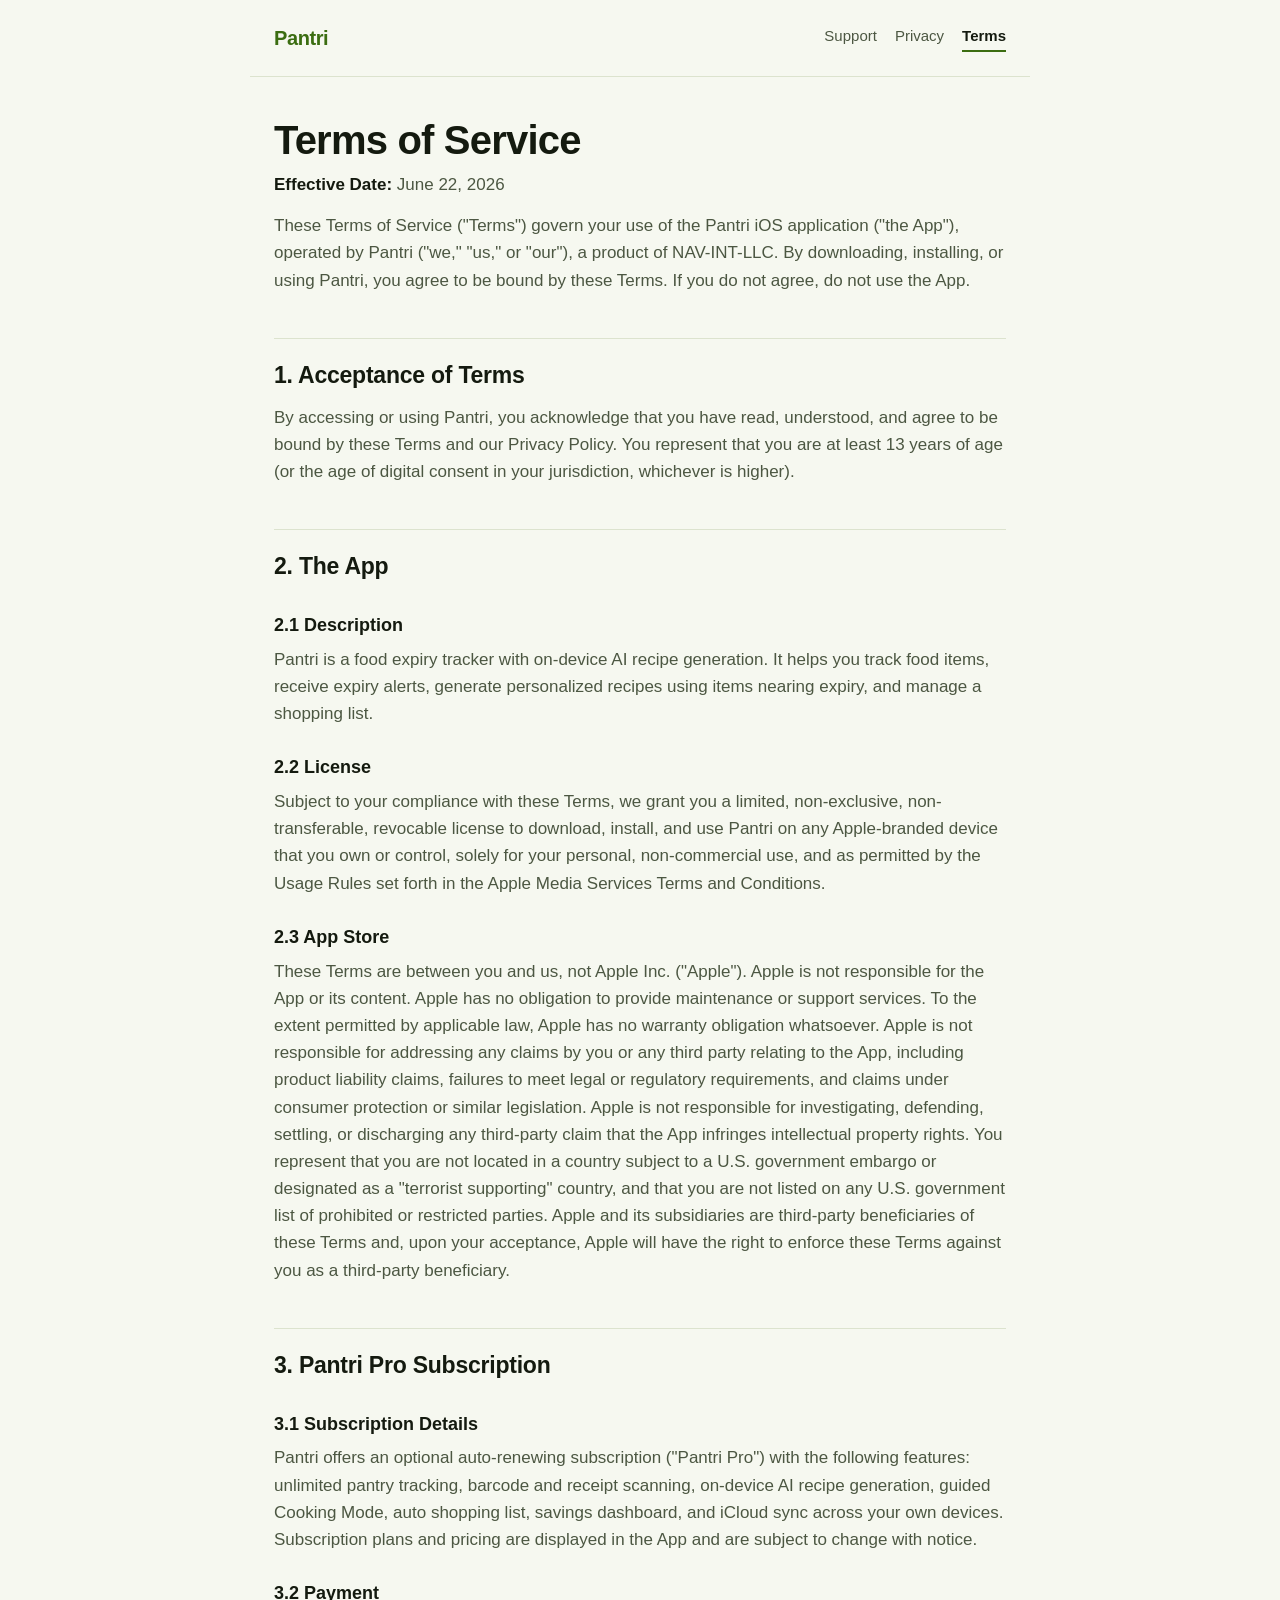
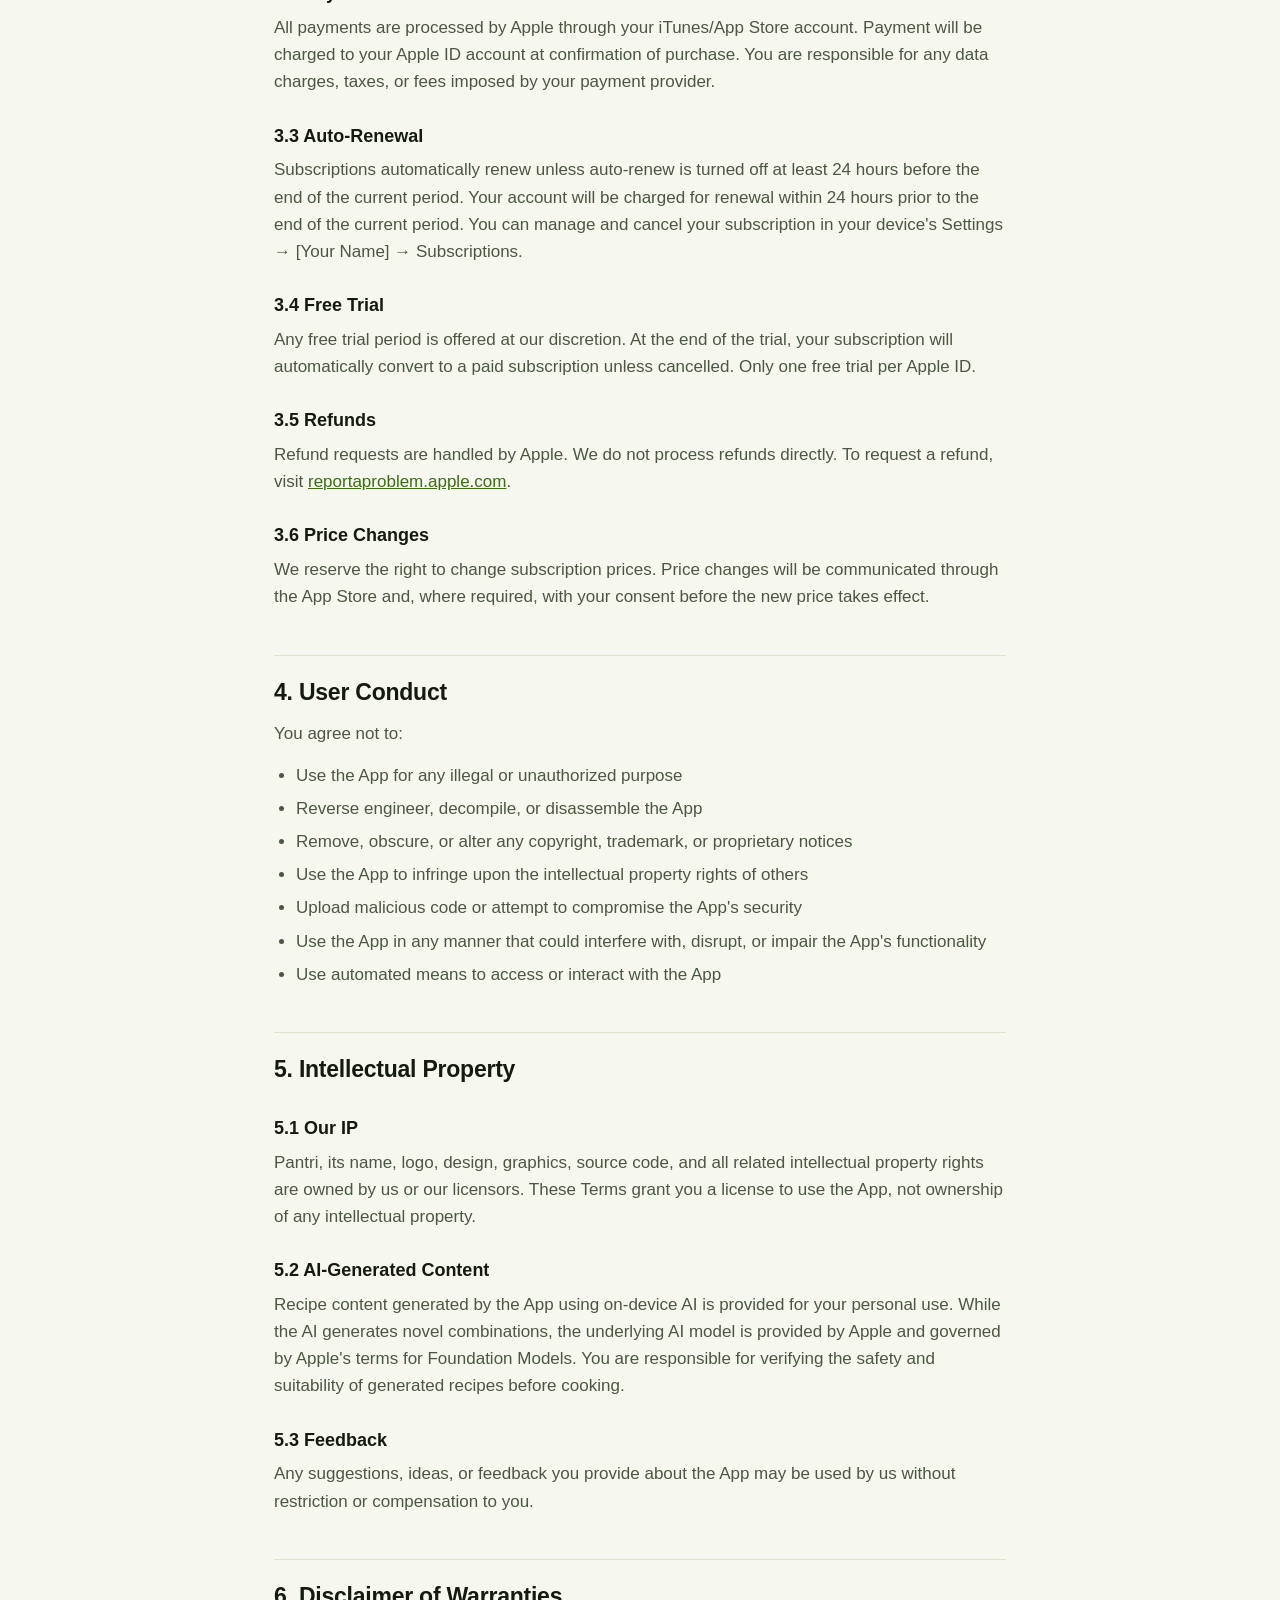
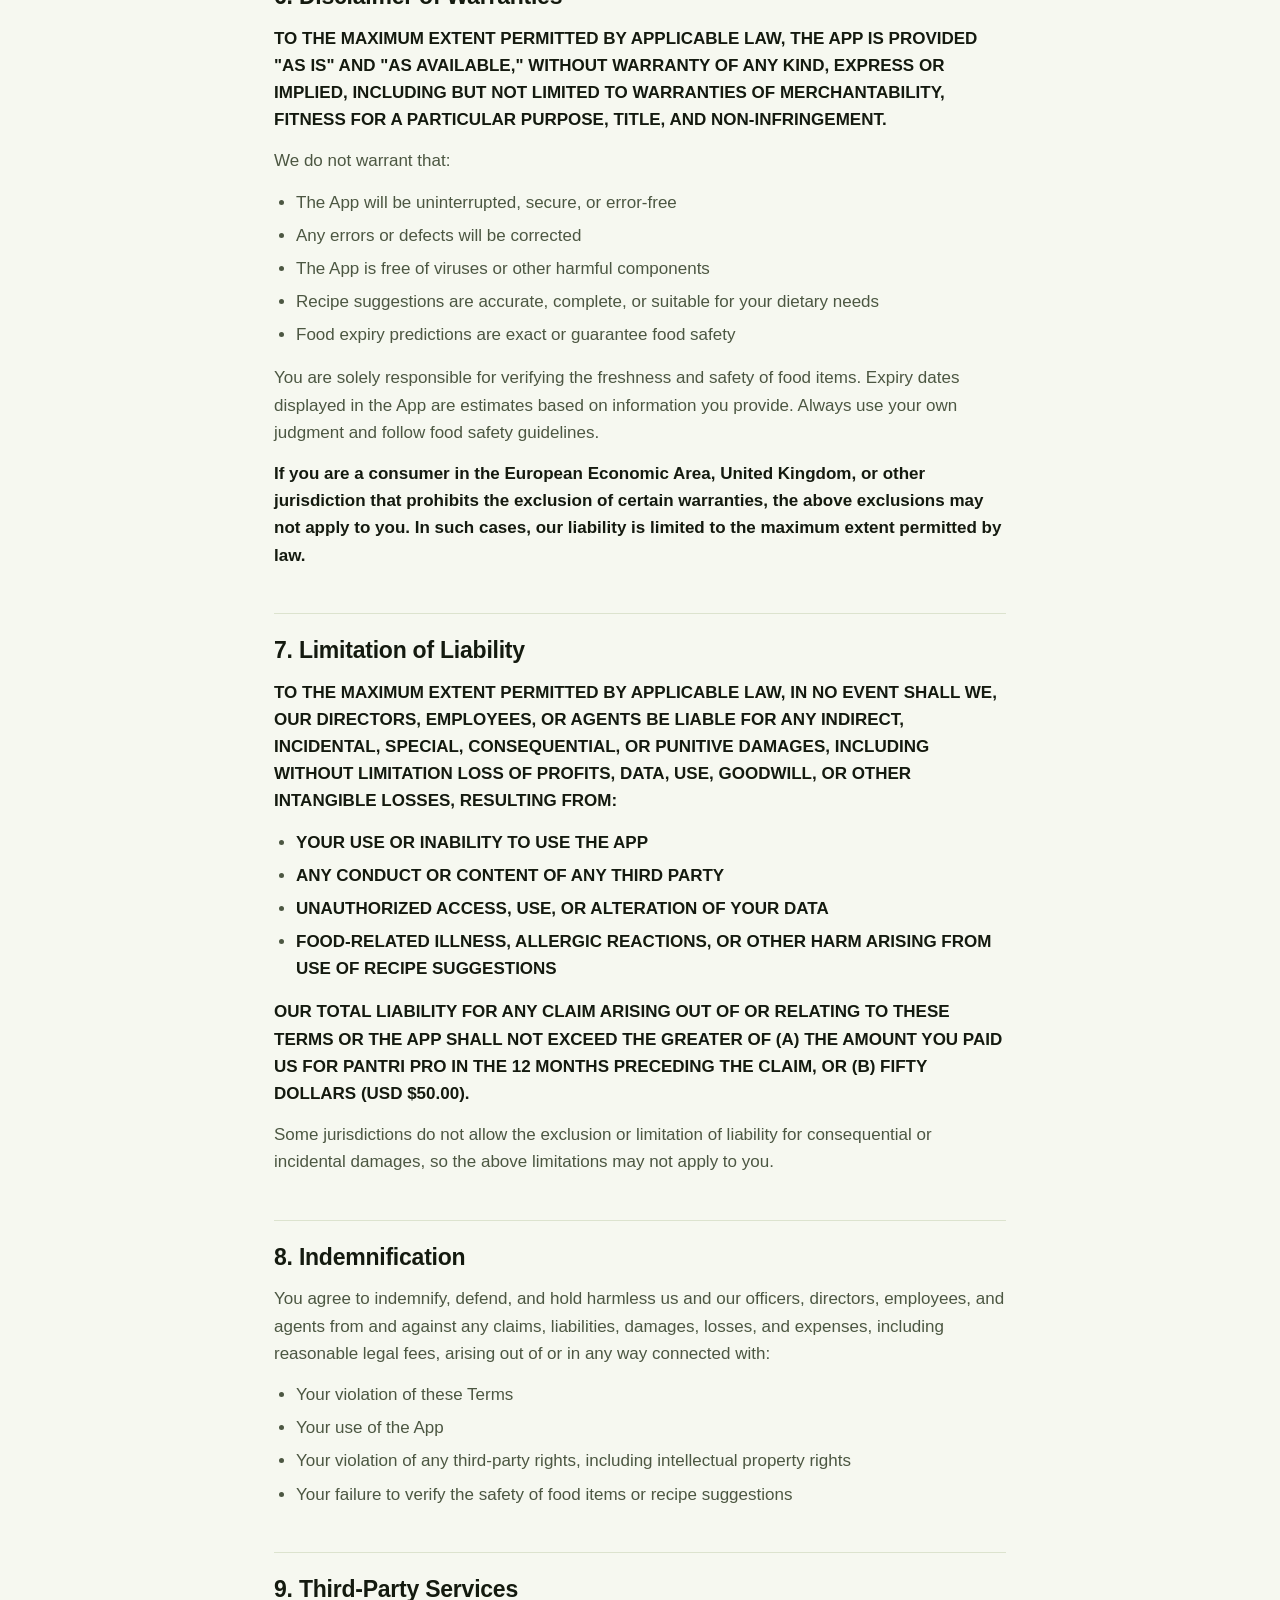
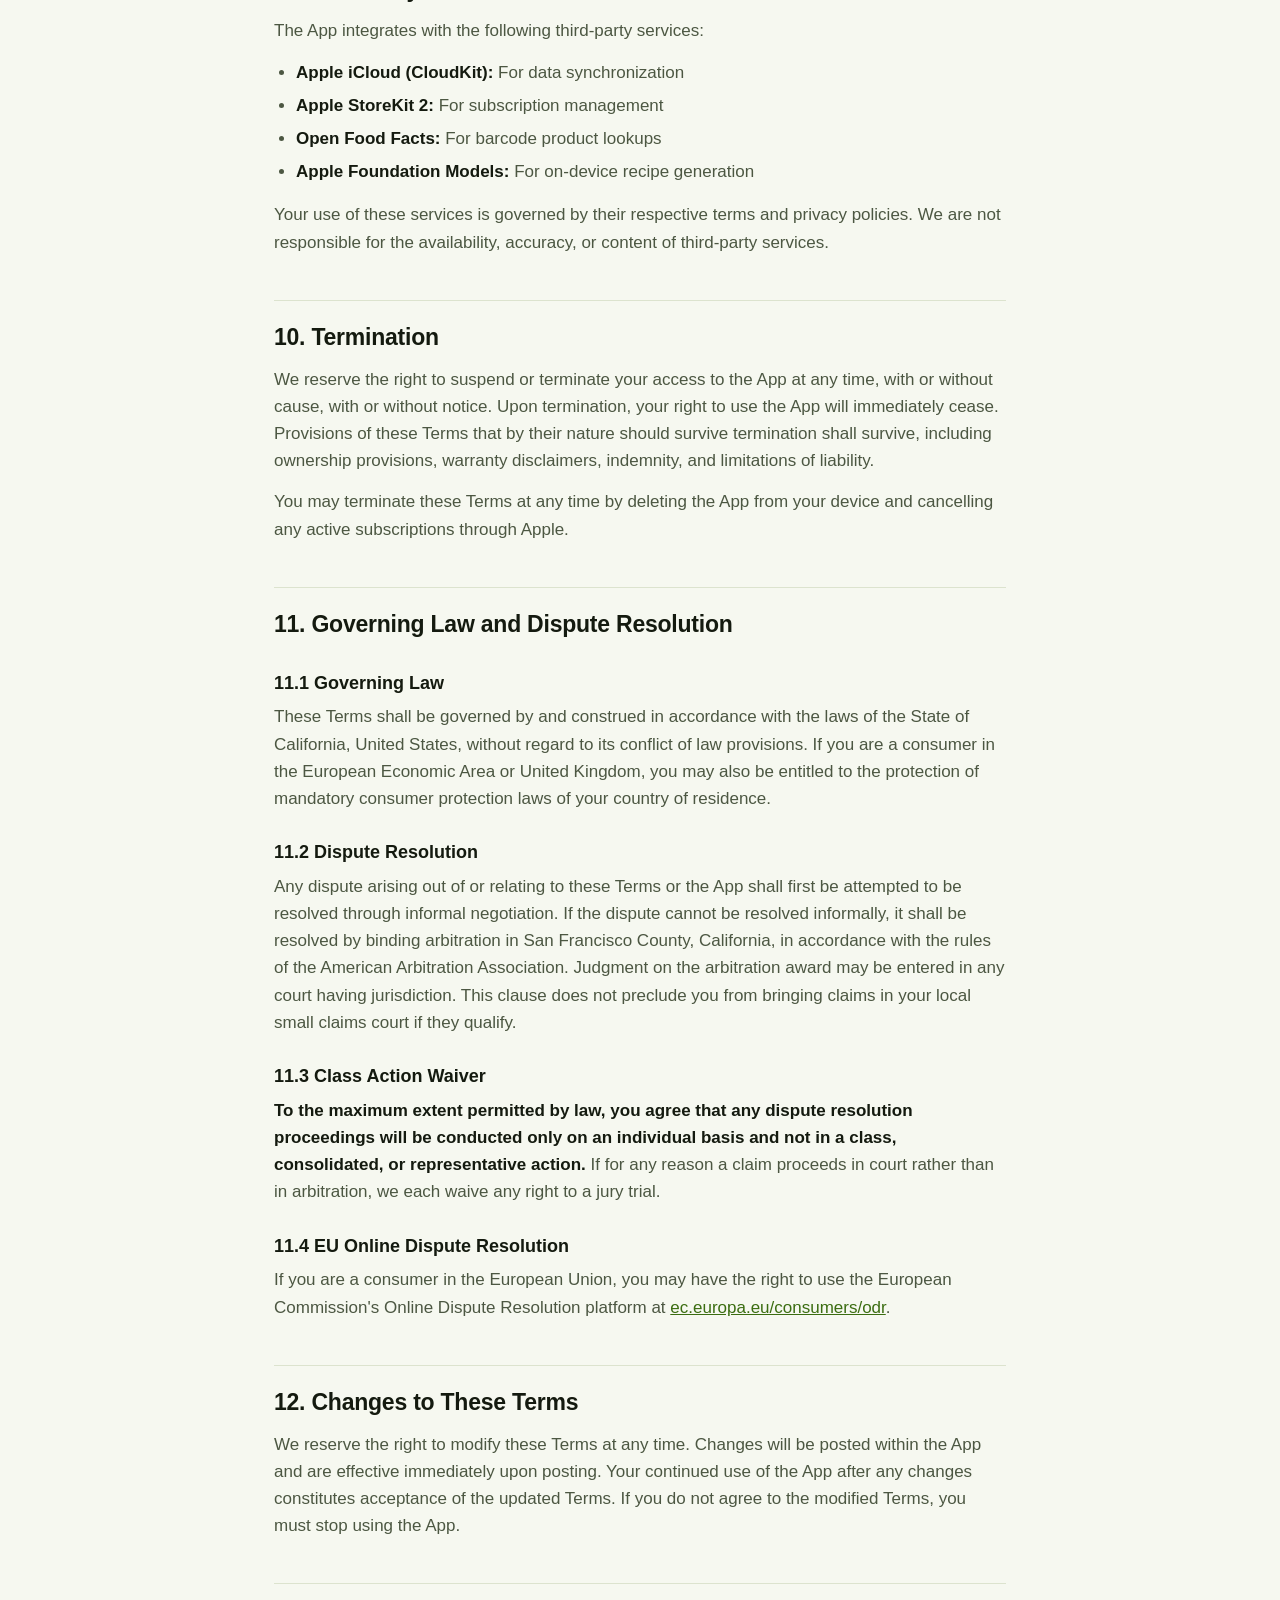
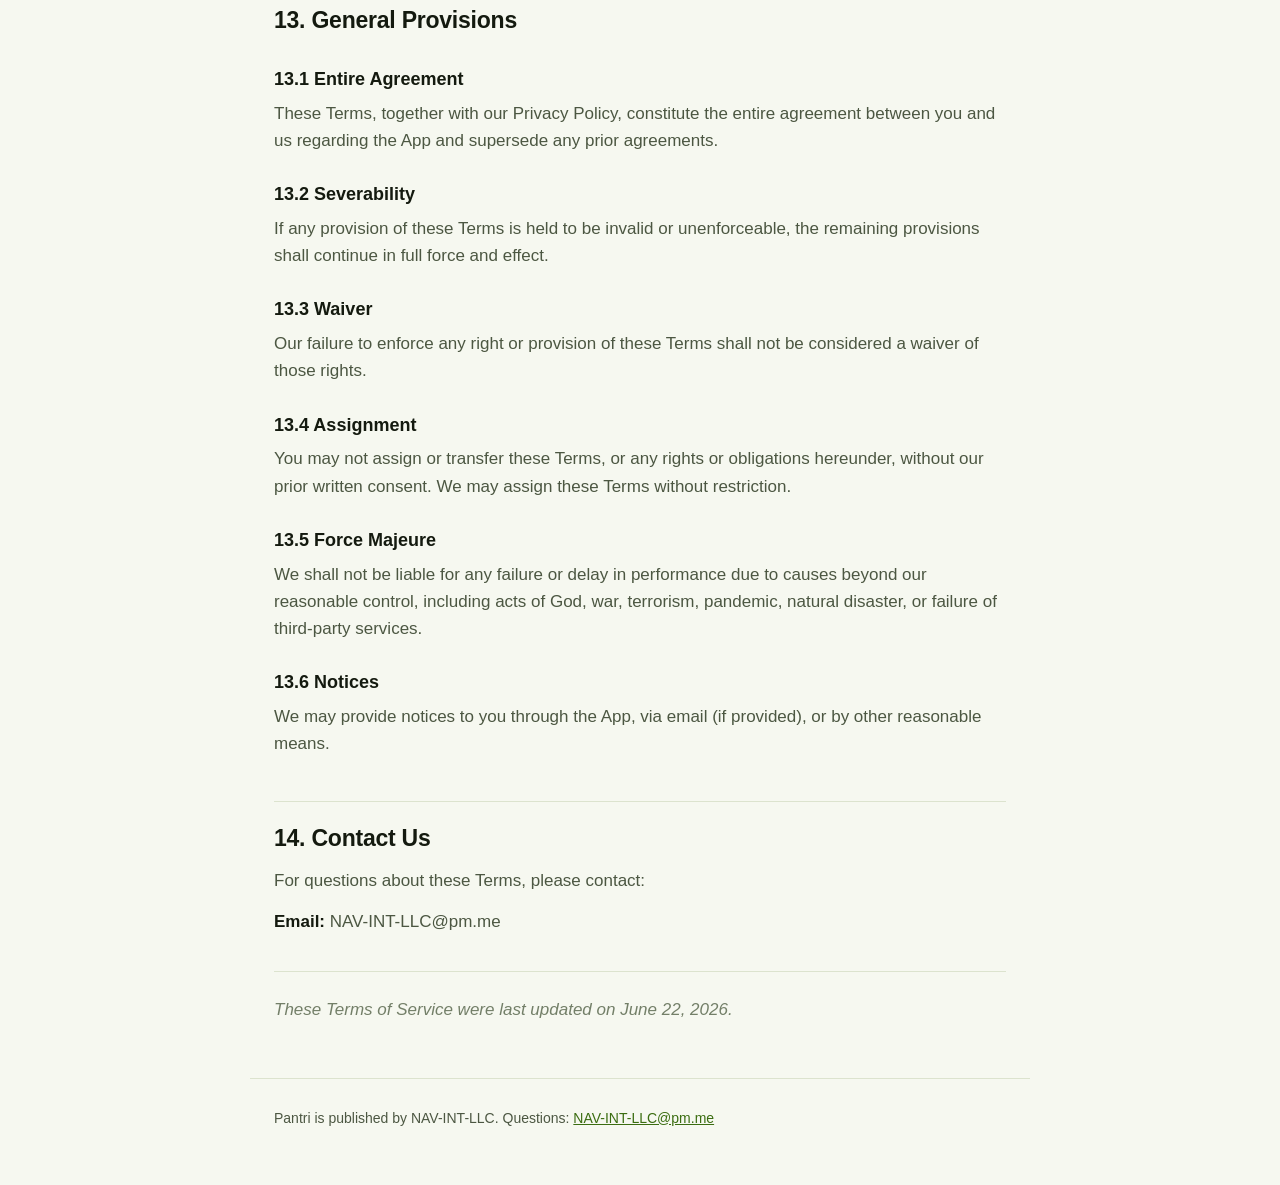
==== terms.html @ 8e3c5b7c "Publish Pantri's privacy policy, terms, and support page App Store Connect needs public URLs for the" ====
<!doctype html>
<html lang="en">
<head>
<meta charset="utf-8">
<meta name="viewport" content="width=device-width, initial-scale=1">
<title>Terms of Service — Pantri</title>
<meta name="description" content="Terms of Service for Pantri, the food expiry tracker with on-device AI recipes.">
<link rel="stylesheet" href="assets/pantri.css">
<link rel="icon" href="data:image/svg+xml,<svg xmlns='http://www.w3.org/2000/svg' viewBox='0 0 100 100'><text y='.9em' font-size='90'>&#129382;</text></svg>">
</head>
<body>
<header class="site">
  <a class="wordmark" href="index.html">Pantri</a>
  <nav>
    <a href="index.html">Support</a>
    <a href="privacy.html">Privacy</a>
    <a href="terms.html" aria-current="page">Terms</a>
  </nav>
</header>
<main class="doc">
<h1>Terms of Service</h1>
<p><strong>Effective Date:</strong> June 22, 2026</p>
<p>These Terms of Service ("Terms") govern your use of the Pantri iOS application ("the App"), operated by Pantri ("we," "us," or "our"), a product of NAV-INT-LLC. By downloading, installing, or using Pantri, you agree to be bound by these Terms. If you do not agree, do not use the App.</p>
<h2 id="1-acceptance-of-terms">1. Acceptance of Terms</h2>
<p>By accessing or using Pantri, you acknowledge that you have read, understood, and agree to be bound by these Terms and our Privacy Policy. You represent that you are at least 13 years of age (or the age of digital consent in your jurisdiction, whichever is higher).</p>
<h2 id="2-the-app">2. The App</h2>
<h3 id="2-1-description">2.1 Description</h3>
<p>Pantri is a food expiry tracker with on-device AI recipe generation. It helps you track food items, receive expiry alerts, generate personalized recipes using items nearing expiry, and manage a shopping list.</p>
<h3 id="2-2-license">2.2 License</h3>
<p>Subject to your compliance with these Terms, we grant you a limited, non-exclusive, non-transferable, revocable license to download, install, and use Pantri on any Apple-branded device that you own or control, solely for your personal, non-commercial use, and as permitted by the Usage Rules set forth in the Apple Media Services Terms and Conditions.</p>
<h3 id="2-3-app-store">2.3 App Store</h3>
<p>These Terms are between you and us, not Apple Inc. ("Apple"). Apple is not responsible for the App or its content. Apple has no obligation to provide maintenance or support services. To the extent permitted by applicable law, Apple has no warranty obligation whatsoever. Apple is not responsible for addressing any claims by you or any third party relating to the App, including product liability claims, failures to meet legal or regulatory requirements, and claims under consumer protection or similar legislation. Apple is not responsible for investigating, defending, settling, or discharging any third-party claim that the App infringes intellectual property rights. You represent that you are not located in a country subject to a U.S. government embargo or designated as a "terrorist supporting" country, and that you are not listed on any U.S. government list of prohibited or restricted parties. Apple and its subsidiaries are third-party beneficiaries of these Terms and, upon your acceptance, Apple will have the right to enforce these Terms against you as a third-party beneficiary.</p>
<h2 id="3-pantri-pro-subscription">3. Pantri Pro Subscription</h2>
<h3 id="3-1-subscription-details">3.1 Subscription Details</h3>
<p>Pantri offers an optional auto-renewing subscription ("Pantri Pro") with the following features: unlimited pantry tracking, barcode and receipt scanning, on-device AI recipe generation, guided Cooking Mode, auto shopping list, savings dashboard, and iCloud sync across your own devices. Subscription plans and pricing are displayed in the App and are subject to change with notice.</p>
<h3 id="3-2-payment">3.2 Payment</h3>
<p>All payments are processed by Apple through your iTunes/App Store account. Payment will be charged to your Apple ID account at confirmation of purchase. You are responsible for any data charges, taxes, or fees imposed by your payment provider.</p>
<h3 id="3-3-auto-renewal">3.3 Auto-Renewal</h3>
<p>Subscriptions automatically renew unless auto-renew is turned off at least 24 hours before the end of the current period. Your account will be charged for renewal within 24 hours prior to the end of the current period. You can manage and cancel your subscription in your device's Settings → [Your Name] → Subscriptions.</p>
<h3 id="3-4-free-trial">3.4 Free Trial</h3>
<p>Any free trial period is offered at our discretion. At the end of the trial, your subscription will automatically convert to a paid subscription unless cancelled. Only one free trial per Apple ID.</p>
<h3 id="3-5-refunds">3.5 Refunds</h3>
<p>Refund requests are handled by Apple. We do not process refunds directly. To request a refund, visit <a href="https://reportaproblem.apple.com" rel="noopener">reportaproblem.apple.com</a>.</p>
<h3 id="3-6-price-changes">3.6 Price Changes</h3>
<p>We reserve the right to change subscription prices. Price changes will be communicated through the App Store and, where required, with your consent before the new price takes effect.</p>
<h2 id="4-user-conduct">4. User Conduct</h2>
<p>You agree not to:</p>
<ul>
<li>Use the App for any illegal or unauthorized purpose</li>
<li>Reverse engineer, decompile, or disassemble the App</li>
<li>Remove, obscure, or alter any copyright, trademark, or proprietary notices</li>
<li>Use the App to infringe upon the intellectual property rights of others</li>
<li>Upload malicious code or attempt to compromise the App's security</li>
<li>Use the App in any manner that could interfere with, disrupt, or impair the App's functionality</li>
<li>Use automated means to access or interact with the App</li>
</ul>
<h2 id="5-intellectual-property">5. Intellectual Property</h2>
<h3 id="5-1-our-ip">5.1 Our IP</h3>
<p>Pantri, its name, logo, design, graphics, source code, and all related intellectual property rights are owned by us or our licensors. These Terms grant you a license to use the App, not ownership of any intellectual property.</p>
<h3 id="5-2-ai-generated-content">5.2 AI-Generated Content</h3>
<p>Recipe content generated by the App using on-device AI is provided for your personal use. While the AI generates novel combinations, the underlying AI model is provided by Apple and governed by Apple's terms for Foundation Models. You are responsible for verifying the safety and suitability of generated recipes before cooking.</p>
<h3 id="5-3-feedback">5.3 Feedback</h3>
<p>Any suggestions, ideas, or feedback you provide about the App may be used by us without restriction or compensation to you.</p>
<h2 id="6-disclaimer-of-warranties">6. Disclaimer of Warranties</h2>
<p><strong>TO THE MAXIMUM EXTENT PERMITTED BY APPLICABLE LAW, THE APP IS PROVIDED "AS IS" AND "AS AVAILABLE," WITHOUT WARRANTY OF ANY KIND, EXPRESS OR IMPLIED, INCLUDING BUT NOT LIMITED TO WARRANTIES OF MERCHANTABILITY, FITNESS FOR A PARTICULAR PURPOSE, TITLE, AND NON-INFRINGEMENT.</strong></p>
<p>We do not warrant that:</p>
<ul>
<li>The App will be uninterrupted, secure, or error-free</li>
<li>Any errors or defects will be corrected</li>
<li>The App is free of viruses or other harmful components</li>
<li>Recipe suggestions are accurate, complete, or suitable for your dietary needs</li>
<li>Food expiry predictions are exact or guarantee food safety</li>
</ul>
<p>You are solely responsible for verifying the freshness and safety of food items. Expiry dates displayed in the App are estimates based on information you provide. Always use your own judgment and follow food safety guidelines.</p>
<p><strong>If you are a consumer in the European Economic Area, United Kingdom, or other jurisdiction that prohibits the exclusion of certain warranties, the above exclusions may not apply to you. In such cases, our liability is limited to the maximum extent permitted by law.</strong></p>
<h2 id="7-limitation-of-liability">7. Limitation of Liability</h2>
<p><strong>TO THE MAXIMUM EXTENT PERMITTED BY APPLICABLE LAW, IN NO EVENT SHALL WE, OUR DIRECTORS, EMPLOYEES, OR AGENTS BE LIABLE FOR ANY INDIRECT, INCIDENTAL, SPECIAL, CONSEQUENTIAL, OR PUNITIVE DAMAGES, INCLUDING WITHOUT LIMITATION LOSS OF PROFITS, DATA, USE, GOODWILL, OR OTHER INTANGIBLE LOSSES, RESULTING FROM:</strong></p>
<ul>
<li><strong>YOUR USE OR INABILITY TO USE THE APP</strong></li>
<li><strong>ANY CONDUCT OR CONTENT OF ANY THIRD PARTY</strong></li>
<li><strong>UNAUTHORIZED ACCESS, USE, OR ALTERATION OF YOUR DATA</strong></li>
<li><strong>FOOD-RELATED ILLNESS, ALLERGIC REACTIONS, OR OTHER HARM ARISING FROM USE OF RECIPE SUGGESTIONS</strong></li>
</ul>
<p><strong>OUR TOTAL LIABILITY FOR ANY CLAIM ARISING OUT OF OR RELATING TO THESE TERMS OR THE APP SHALL NOT EXCEED THE GREATER OF (A) THE AMOUNT YOU PAID US FOR PANTRI PRO IN THE 12 MONTHS PRECEDING THE CLAIM, OR (B) FIFTY DOLLARS (USD $50.00).</strong></p>
<p>Some jurisdictions do not allow the exclusion or limitation of liability for consequential or incidental damages, so the above limitations may not apply to you.</p>
<h2 id="8-indemnification">8. Indemnification</h2>
<p>You agree to indemnify, defend, and hold harmless us and our officers, directors, employees, and agents from and against any claims, liabilities, damages, losses, and expenses, including reasonable legal fees, arising out of or in any way connected with:</p>
<ul>
<li>Your violation of these Terms</li>
<li>Your use of the App</li>
<li>Your violation of any third-party rights, including intellectual property rights</li>
<li>Your failure to verify the safety of food items or recipe suggestions</li>
</ul>
<h2 id="9-third-party-services">9. Third-Party Services</h2>
<p>The App integrates with the following third-party services:</p>
<ul>
<li><strong>Apple iCloud (CloudKit):</strong> For data synchronization</li>
<li><strong>Apple StoreKit 2:</strong> For subscription management</li>
<li><strong>Open Food Facts:</strong> For barcode product lookups</li>
<li><strong>Apple Foundation Models:</strong> For on-device recipe generation</li>
</ul>
<p>Your use of these services is governed by their respective terms and privacy policies. We are not responsible for the availability, accuracy, or content of third-party services.</p>
<h2 id="10-termination">10. Termination</h2>
<p>We reserve the right to suspend or terminate your access to the App at any time, with or without cause, with or without notice. Upon termination, your right to use the App will immediately cease. Provisions of these Terms that by their nature should survive termination shall survive, including ownership provisions, warranty disclaimers, indemnity, and limitations of liability.</p>
<p>You may terminate these Terms at any time by deleting the App from your device and cancelling any active subscriptions through Apple.</p>
<h2 id="11-governing-law-and-dispute-resolution">11. Governing Law and Dispute Resolution</h2>
<h3 id="11-1-governing-law">11.1 Governing Law</h3>
<p>These Terms shall be governed by and construed in accordance with the laws of the State of California, United States, without regard to its conflict of law provisions. If you are a consumer in the European Economic Area or United Kingdom, you may also be entitled to the protection of mandatory consumer protection laws of your country of residence.</p>
<h3 id="11-2-dispute-resolution">11.2 Dispute Resolution</h3>
<p>Any dispute arising out of or relating to these Terms or the App shall first be attempted to be resolved through informal negotiation. If the dispute cannot be resolved informally, it shall be resolved by binding arbitration in San Francisco County, California, in accordance with the rules of the American Arbitration Association. Judgment on the arbitration award may be entered in any court having jurisdiction. This clause does not preclude you from bringing claims in your local small claims court if they qualify.</p>
<h3 id="11-3-class-action-waiver">11.3 Class Action Waiver</h3>
<p><strong>To the maximum extent permitted by law, you agree that any dispute resolution proceedings will be conducted only on an individual basis and not in a class, consolidated, or representative action.</strong> If for any reason a claim proceeds in court rather than in arbitration, we each waive any right to a jury trial.</p>
<h3 id="11-4-eu-online-dispute-resolution">11.4 EU Online Dispute Resolution</h3>
<p>If you are a consumer in the European Union, you may have the right to use the European Commission's Online Dispute Resolution platform at <a href="https://ec.europa.eu/consumers/odr" rel="noopener">ec.europa.eu/consumers/odr</a>.</p>
<h2 id="12-changes-to-these-terms">12. Changes to These Terms</h2>
<p>We reserve the right to modify these Terms at any time. Changes will be posted within the App and are effective immediately upon posting. Your continued use of the App after any changes constitutes acceptance of the updated Terms. If you do not agree to the modified Terms, you must stop using the App.</p>
<h2 id="13-general-provisions">13. General Provisions</h2>
<h3 id="13-1-entire-agreement">13.1 Entire Agreement</h3>
<p>These Terms, together with our Privacy Policy, constitute the entire agreement between you and us regarding the App and supersede any prior agreements.</p>
<h3 id="13-2-severability">13.2 Severability</h3>
<p>If any provision of these Terms is held to be invalid or unenforceable, the remaining provisions shall continue in full force and effect.</p>
<h3 id="13-3-waiver">13.3 Waiver</h3>
<p>Our failure to enforce any right or provision of these Terms shall not be considered a waiver of those rights.</p>
<h3 id="13-4-assignment">13.4 Assignment</h3>
<p>You may not assign or transfer these Terms, or any rights or obligations hereunder, without our prior written consent. We may assign these Terms without restriction.</p>
<h3 id="13-5-force-majeure">13.5 Force Majeure</h3>
<p>We shall not be liable for any failure or delay in performance due to causes beyond our reasonable control, including acts of God, war, terrorism, pandemic, natural disaster, or failure of third-party services.</p>
<h3 id="13-6-notices">13.6 Notices</h3>
<p>We may provide notices to you through the App, via email (if provided), or by other reasonable means.</p>
<h2 id="14-contact-us">14. Contact Us</h2>
<p>For questions about these Terms, please contact:</p>
<p><strong>Email:</strong> NAV-INT-LLC@pm.me</p>
<hr>
<p><em>These Terms of Service were last updated on June 22, 2026.</em></p>
</main>
<footer class="site">
  <p>Pantri is published by NAV-INT-LLC. Questions: <a href="mailto:NAV-INT-LLC@pm.me">NAV-INT-LLC@pm.me</a></p>
</footer>
</body>
</html>
---- assets/pantri.css ----
/* Pantri public docs — palette lifted from Theme.swift so the site and the app agree. */

:root {
  --ground: #F6F8F0;
  --surface: #FFFFFF;
  --ink: #141A0F;
  --ink-2: #4C5742;
  --ink-3: #737F68;
  --rule: #DCE3CE;
  --accent: #3B6D11;
  --accent-soft: #E7F1D9;
}

@media (prefers-color-scheme: dark) {
  :root {
    --ground: #0C110A;
    --surface: #151D11;
    --ink: #E9F0E1;
    --ink-2: #AAB79F;
    --ink-3: #7E8C74;
    --rule: #27321F;
    --accent: #B8E085;
    --accent-soft: #1C2F13;
  }
}

* { box-sizing: border-box; }

body {
  margin: 0;
  background: var(--ground);
  color: var(--ink);
  font: 17px/1.6 -apple-system, BlinkMacSystemFont, "Segoe UI", Roboto, Helvetica, Arial, sans-serif;
  -webkit-text-size-adjust: 100%;
}

/* ---------- chrome ---------- */

header.site {
  display: flex;
  align-items: center;
  justify-content: space-between;
  gap: 20px;
  flex-wrap: wrap;
  max-width: 780px;
  margin: 0 auto;
  padding: 22px 24px;
  border-bottom: 1px solid var(--rule);
}

.wordmark {
  font-size: 20px;
  font-weight: 700;
  letter-spacing: -.02em;
  color: var(--accent);
  text-decoration: none;
}

header.site nav {
  display: flex;
  gap: 18px;
  font-size: 15px;
}

header.site nav a {
  color: var(--ink-2);
  text-decoration: none;
  padding-bottom: 2px;
  border-bottom: 2px solid transparent;
}

header.site nav a:hover { color: var(--accent); }
header.site nav a[aria-current="page"] {
  color: var(--ink);
  border-bottom-color: var(--accent);
  font-weight: 600;
}

footer.site {
  max-width: 780px;
  margin: 0 auto;
  padding: 28px 24px 56px;
  border-top: 1px solid var(--rule);
  color: var(--ink-3);
  font-size: 14px;
}

footer.site p { margin: 0; }

/* ---------- documents ---------- */

main {
  max-width: 780px;
  margin: 0 auto;
  padding: 8px 24px 40px;
}

h1 {
  font-size: clamp(30px, 5vw, 40px);
  line-height: 1.15;
  letter-spacing: -.02em;
  margin: 32px 0 8px;
  text-wrap: balance;
}

h2 {
  font-size: 23px;
  letter-spacing: -.01em;
  margin: 44px 0 10px;
  padding-top: 18px;
  border-top: 1px solid var(--rule);
  text-wrap: balance;
}

h3 {
  font-size: 18px;
  margin: 26px 0 6px;
  color: var(--ink);
}

p, li { color: var(--ink-2); }
p { margin: 0 0 14px; }

.doc > p:first-of-type { color: var(--ink-2); }

ul { margin: 0 0 16px; padding-left: 22px; }
li { margin-bottom: 6px; }

a { color: var(--accent); }
a:hover { text-decoration: none; }

strong { color: var(--ink); font-weight: 600; }

code {
  font-family: ui-monospace, SFMono-Regular, Menlo, monospace;
  font-size: .88em;
  background: var(--accent-soft);
  color: var(--accent);
  padding: 1px 5px;
  border-radius: 4px;
}

hr {
  border: 0;
  border-top: 1px solid var(--rule);
  margin: 36px 0 24px;
}

em { color: var(--ink-3); }

/* ---------- landing page ---------- */

.lede {
  font-size: 20px;
  line-height: 1.5;
  color: var(--ink-2);
  margin: 0 0 28px;
  max-width: 62ch;
}

.cards {
  display: grid;
  grid-template-columns: repeat(auto-fit, minmax(230px, 1fr));
  gap: 14px;
  margin: 0 0 36px;
  padding: 0;
  list-style: none;
}

.cards li {
  background: var(--surface);
  border: 1px solid var(--rule);
  border-radius: 12px;
  padding: 18px 20px;
  margin: 0;
}

.cards h3 { margin: 0 0 6px; font-size: 16px; }
.cards p { margin: 0; font-size: 15px; }

dl.faq { margin: 0 0 32px; }
dl.faq dt {
  font-weight: 600;
  color: var(--ink);
  margin-top: 22px;
}
dl.faq dd { margin: 6px 0 0; color: var(--ink-2); }

.contact {
  background: var(--accent-soft);
  border-radius: 12px;
  padding: 22px 24px;
  margin: 32px 0;
}
.contact h2 {
  border: 0;
  margin: 0 0 8px;
  padding: 0;
  font-size: 20px;
}
.contact p { margin: 0; }
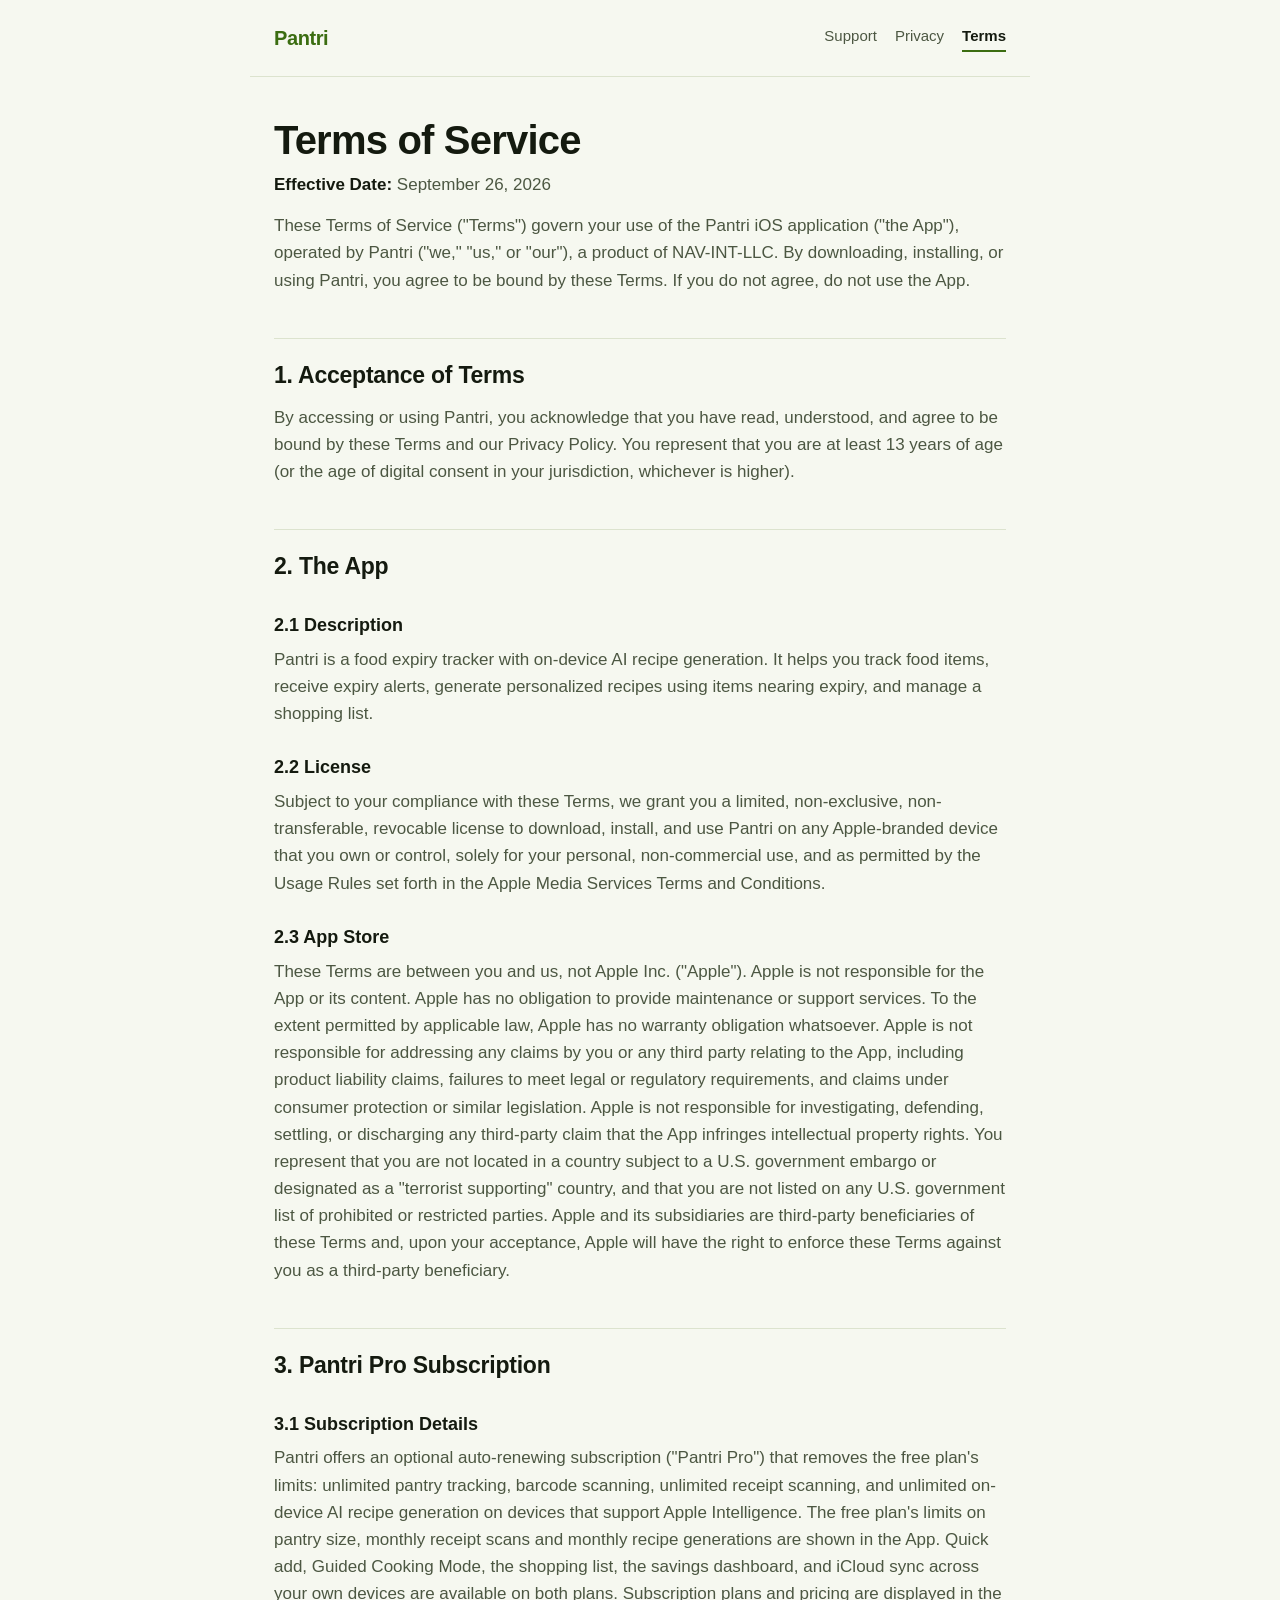
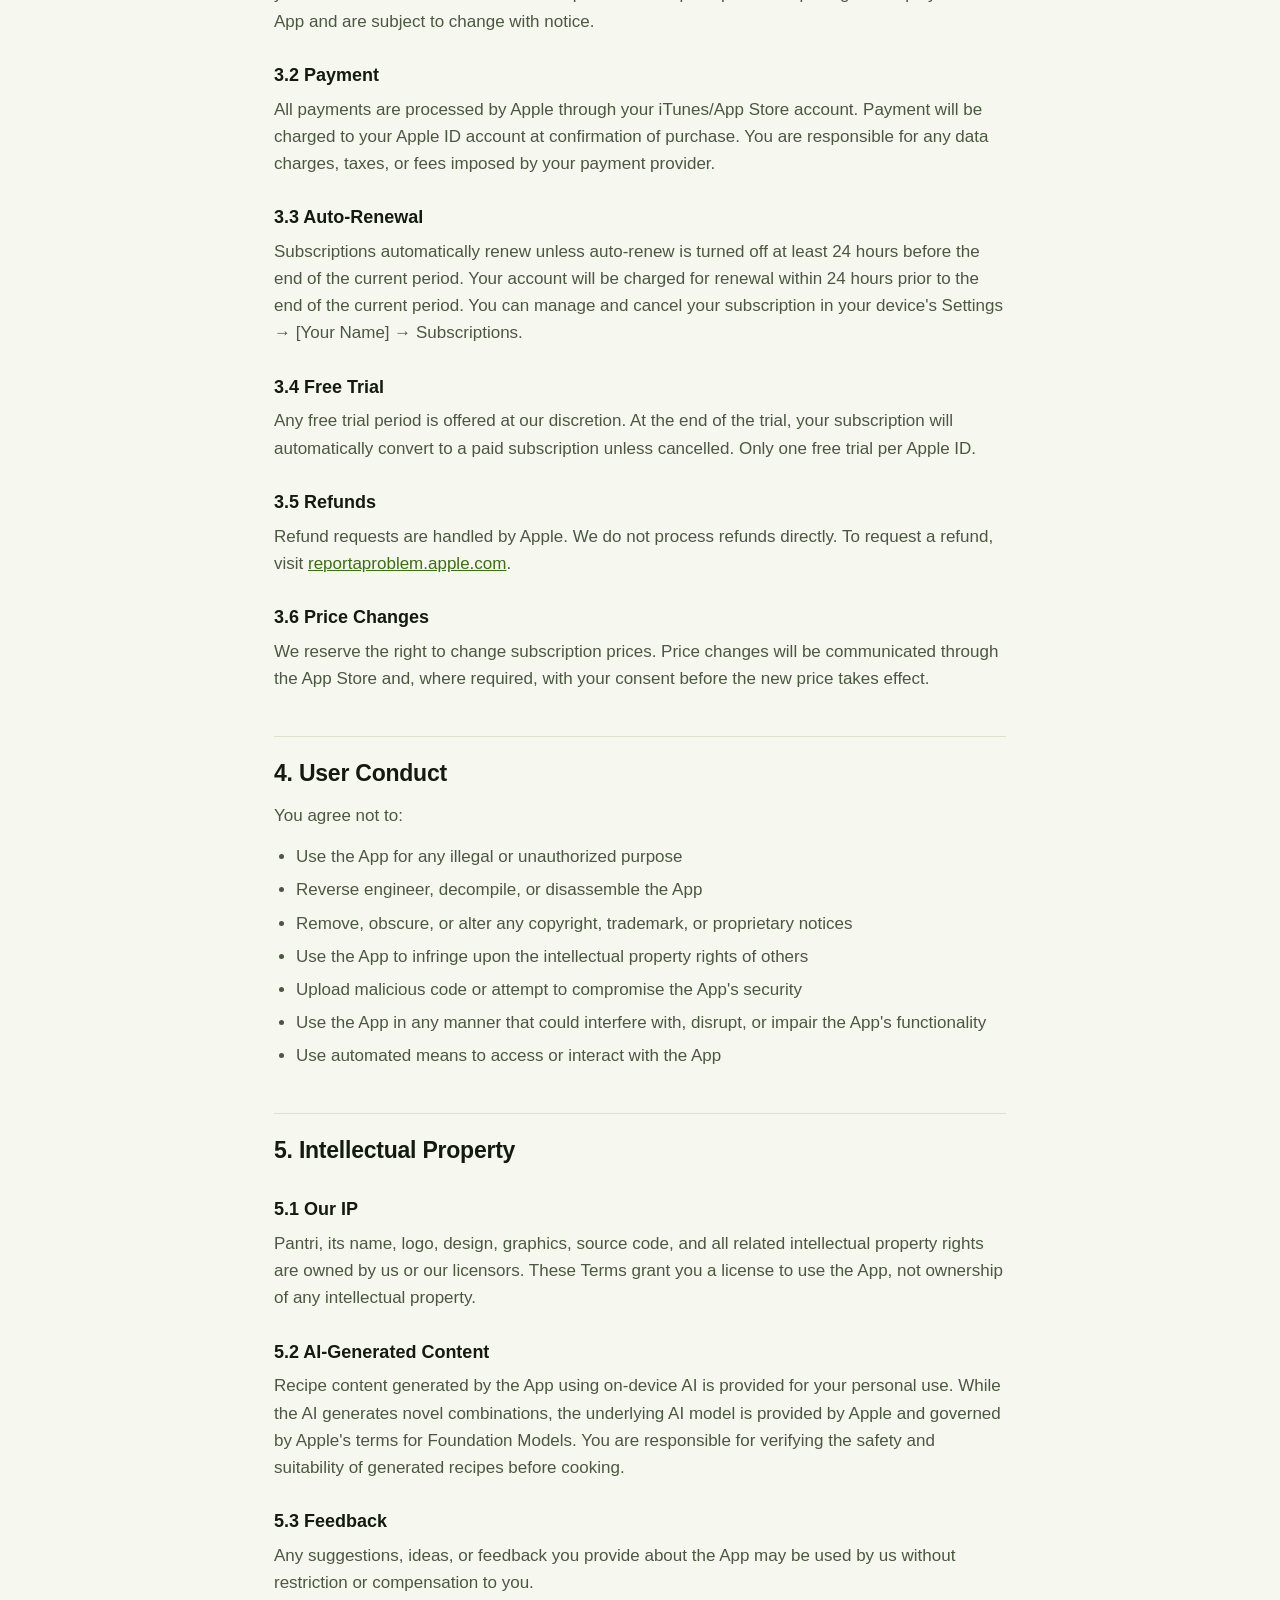
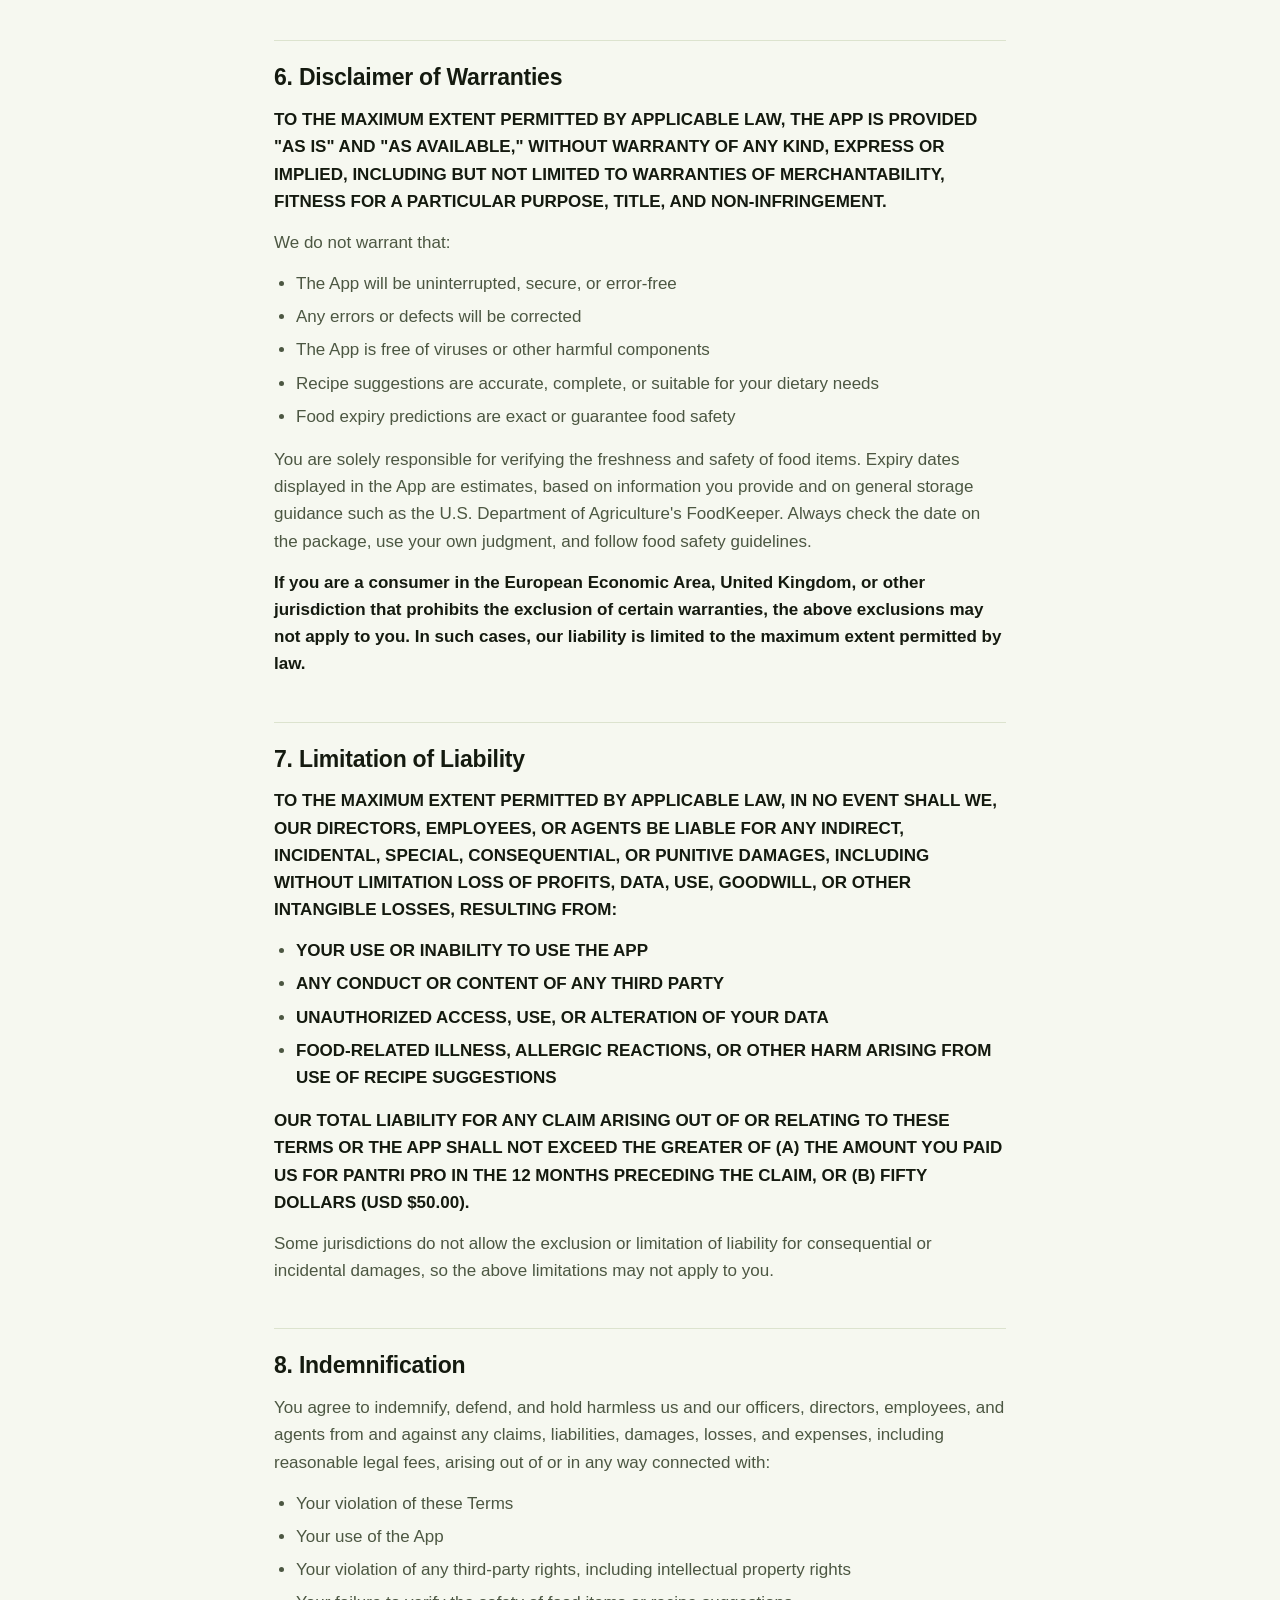
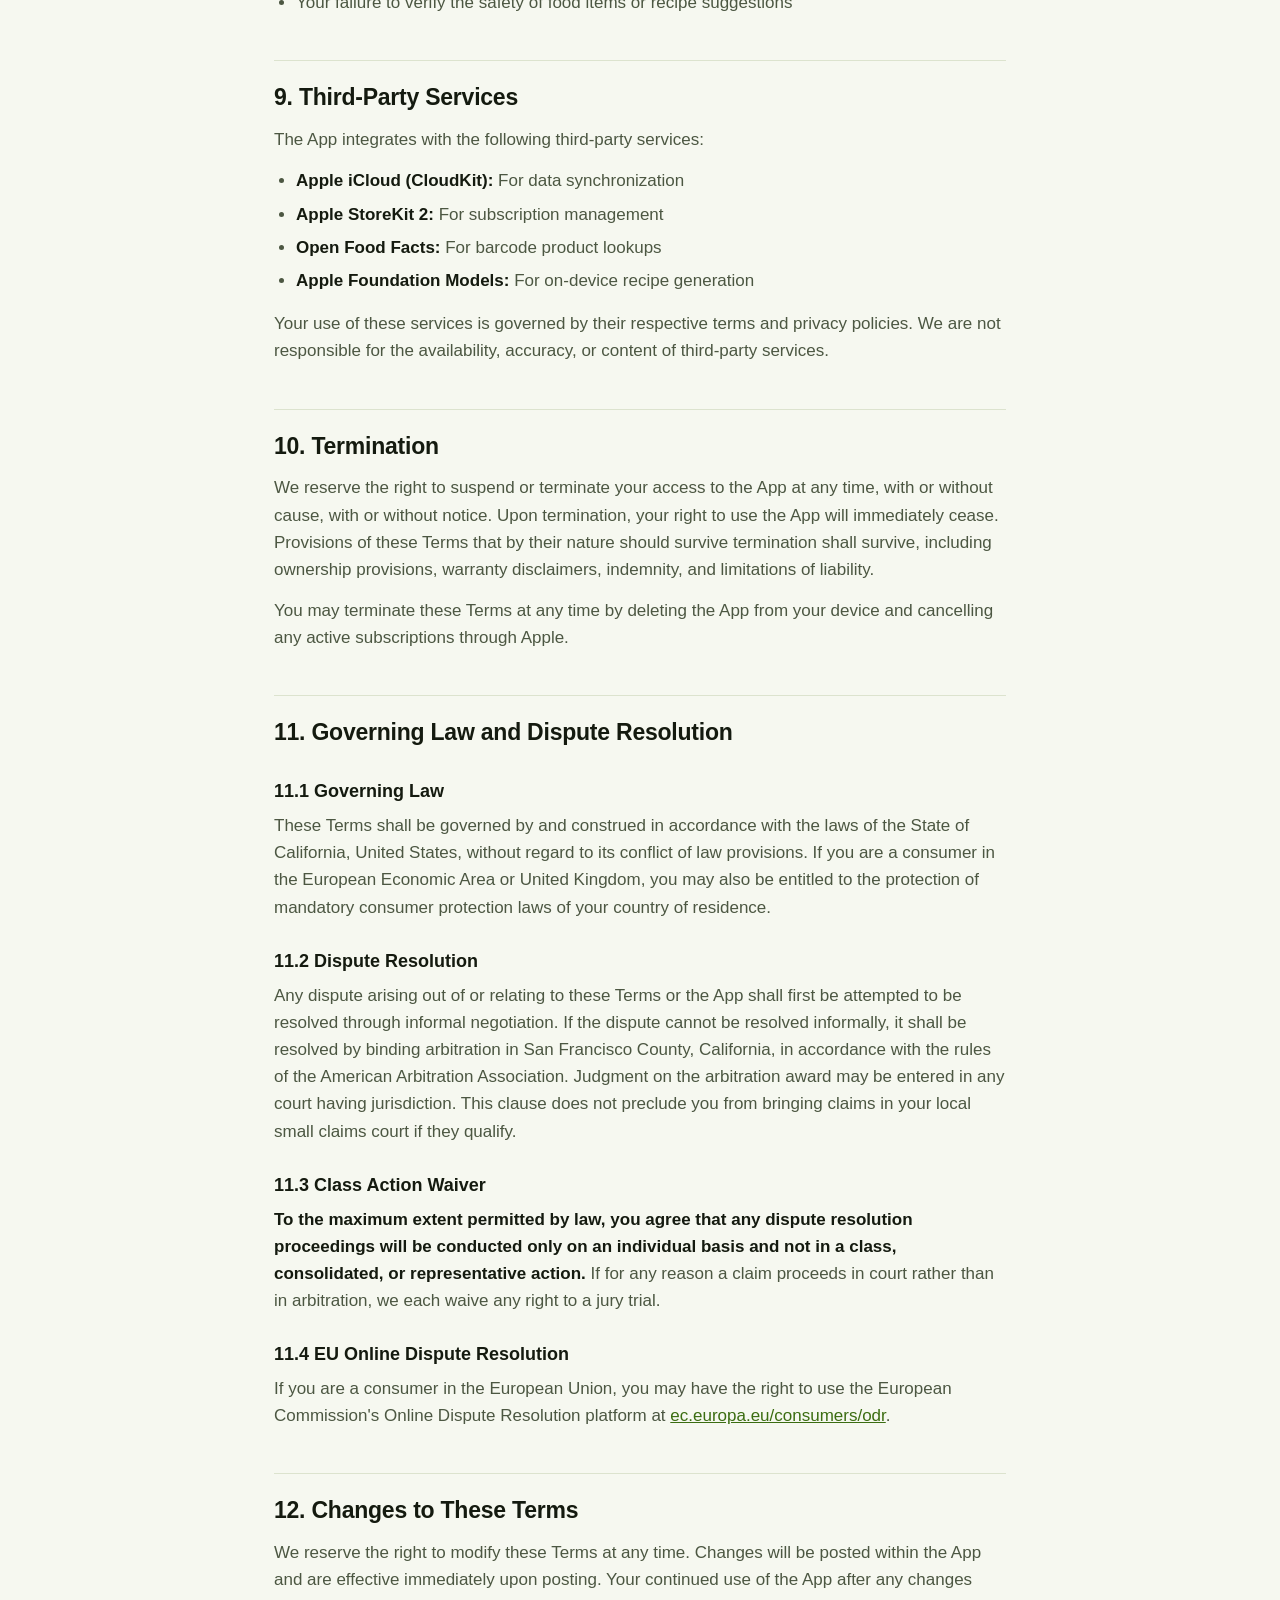
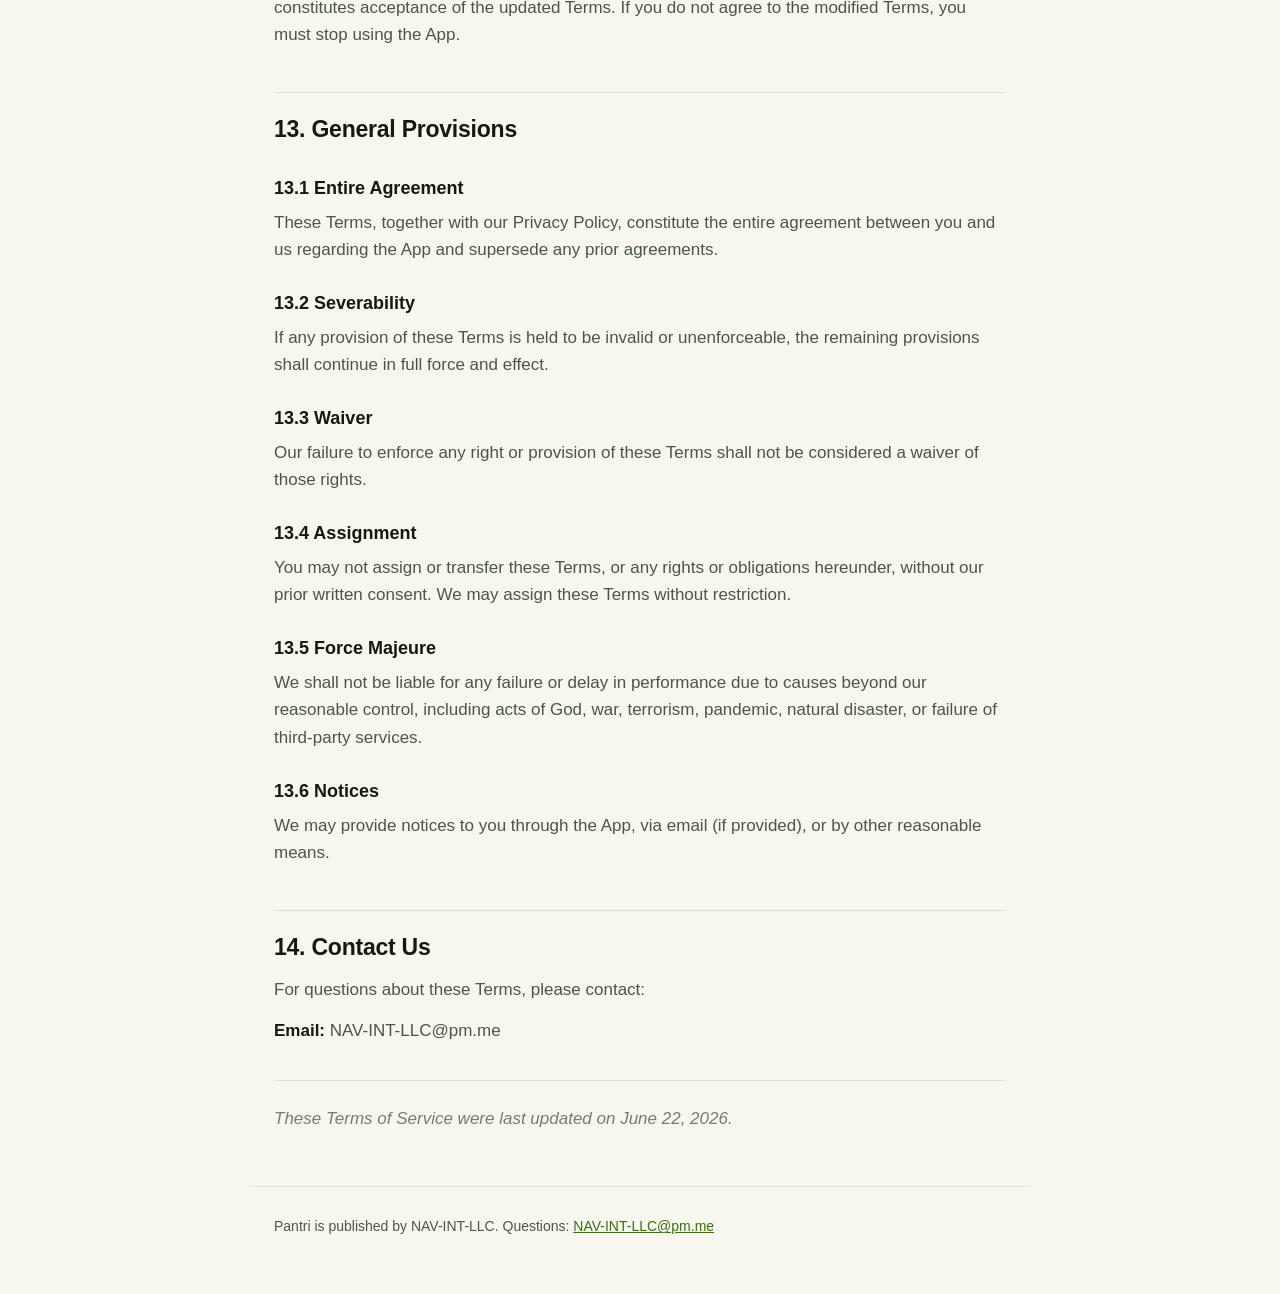
==== commit 3c9d94a0: "Update Terms for Pantri 1.2 Section 3.1 describes what Pro adds over the free plan, and section 6 no" ====
--- a/terms.html
+++ b/terms.html
@@ -19,7 +19,7 @@
 </header>
 <main class="doc">
 <h1>Terms of Service</h1>
-<p><strong>Effective Date:</strong> June 22, 2026</p>
+<p><strong>Effective Date:</strong> September 26, 2026</p>
 <p>These Terms of Service ("Terms") govern your use of the Pantri iOS application ("the App"), operated by Pantri ("we," "us," or "our"), a product of NAV-INT-LLC. By downloading, installing, or using Pantri, you agree to be bound by these Terms. If you do not agree, do not use the App.</p>
 <h2 id="1-acceptance-of-terms">1. Acceptance of Terms</h2>
 <p>By accessing or using Pantri, you acknowledge that you have read, understood, and agree to be bound by these Terms and our Privacy Policy. You represent that you are at least 13 years of age (or the age of digital consent in your jurisdiction, whichever is higher).</p>
@@ -32,7 +32,7 @@
 <p>These Terms are between you and us, not Apple Inc. ("Apple"). Apple is not responsible for the App or its content. Apple has no obligation to provide maintenance or support services. To the extent permitted by applicable law, Apple has no warranty obligation whatsoever. Apple is not responsible for addressing any claims by you or any third party relating to the App, including product liability claims, failures to meet legal or regulatory requirements, and claims under consumer protection or similar legislation. Apple is not responsible for investigating, defending, settling, or discharging any third-party claim that the App infringes intellectual property rights. You represent that you are not located in a country subject to a U.S. government embargo or designated as a "terrorist supporting" country, and that you are not listed on any U.S. government list of prohibited or restricted parties. Apple and its subsidiaries are third-party beneficiaries of these Terms and, upon your acceptance, Apple will have the right to enforce these Terms against you as a third-party beneficiary.</p>
 <h2 id="3-pantri-pro-subscription">3. Pantri Pro Subscription</h2>
 <h3 id="3-1-subscription-details">3.1 Subscription Details</h3>
-<p>Pantri offers an optional auto-renewing subscription ("Pantri Pro") with the following features: unlimited pantry tracking, barcode and receipt scanning, on-device AI recipe generation, guided Cooking Mode, auto shopping list, savings dashboard, and iCloud sync across your own devices. Subscription plans and pricing are displayed in the App and are subject to change with notice.</p>
+<p>Pantri offers an optional auto-renewing subscription ("Pantri Pro") that removes the free plan's limits: unlimited pantry tracking, barcode scanning, unlimited receipt scanning, and unlimited on-device AI recipe generation on devices that support Apple Intelligence. The free plan's limits on pantry size, monthly receipt scans and monthly recipe generations are shown in the App. Quick add, Guided Cooking Mode, the shopping list, the savings dashboard, and iCloud sync across your own devices are available on both plans. Subscription plans and pricing are displayed in the App and are subject to change with notice.</p>
 <h3 id="3-2-payment">3.2 Payment</h3>
 <p>All payments are processed by Apple through your iTunes/App Store account. Payment will be charged to your Apple ID account at confirmation of purchase. You are responsible for any data charges, taxes, or fees imposed by your payment provider.</p>
 <h3 id="3-3-auto-renewal">3.3 Auto-Renewal</h3>
@@ -71,7 +71,7 @@
 <li>Recipe suggestions are accurate, complete, or suitable for your dietary needs</li>
 <li>Food expiry predictions are exact or guarantee food safety</li>
 </ul>
-<p>You are solely responsible for verifying the freshness and safety of food items. Expiry dates displayed in the App are estimates based on information you provide. Always use your own judgment and follow food safety guidelines.</p>
+<p>You are solely responsible for verifying the freshness and safety of food items. Expiry dates displayed in the App are estimates, based on information you provide and on general storage guidance such as the U.S. Department of Agriculture's FoodKeeper. Always check the date on the package, use your own judgment, and follow food safety guidelines.</p>
 <p><strong>If you are a consumer in the European Economic Area, United Kingdom, or other jurisdiction that prohibits the exclusion of certain warranties, the above exclusions may not apply to you. In such cases, our liability is limited to the maximum extent permitted by law.</strong></p>
 <h2 id="7-limitation-of-liability">7. Limitation of Liability</h2>
 <p><strong>TO THE MAXIMUM EXTENT PERMITTED BY APPLICABLE LAW, IN NO EVENT SHALL WE, OUR DIRECTORS, EMPLOYEES, OR AGENTS BE LIABLE FOR ANY INDIRECT, INCIDENTAL, SPECIAL, CONSEQUENTIAL, OR PUNITIVE DAMAGES, INCLUDING WITHOUT LIMITATION LOSS OF PROFITS, DATA, USE, GOODWILL, OR OTHER INTANGIBLE LOSSES, RESULTING FROM:</strong></p>
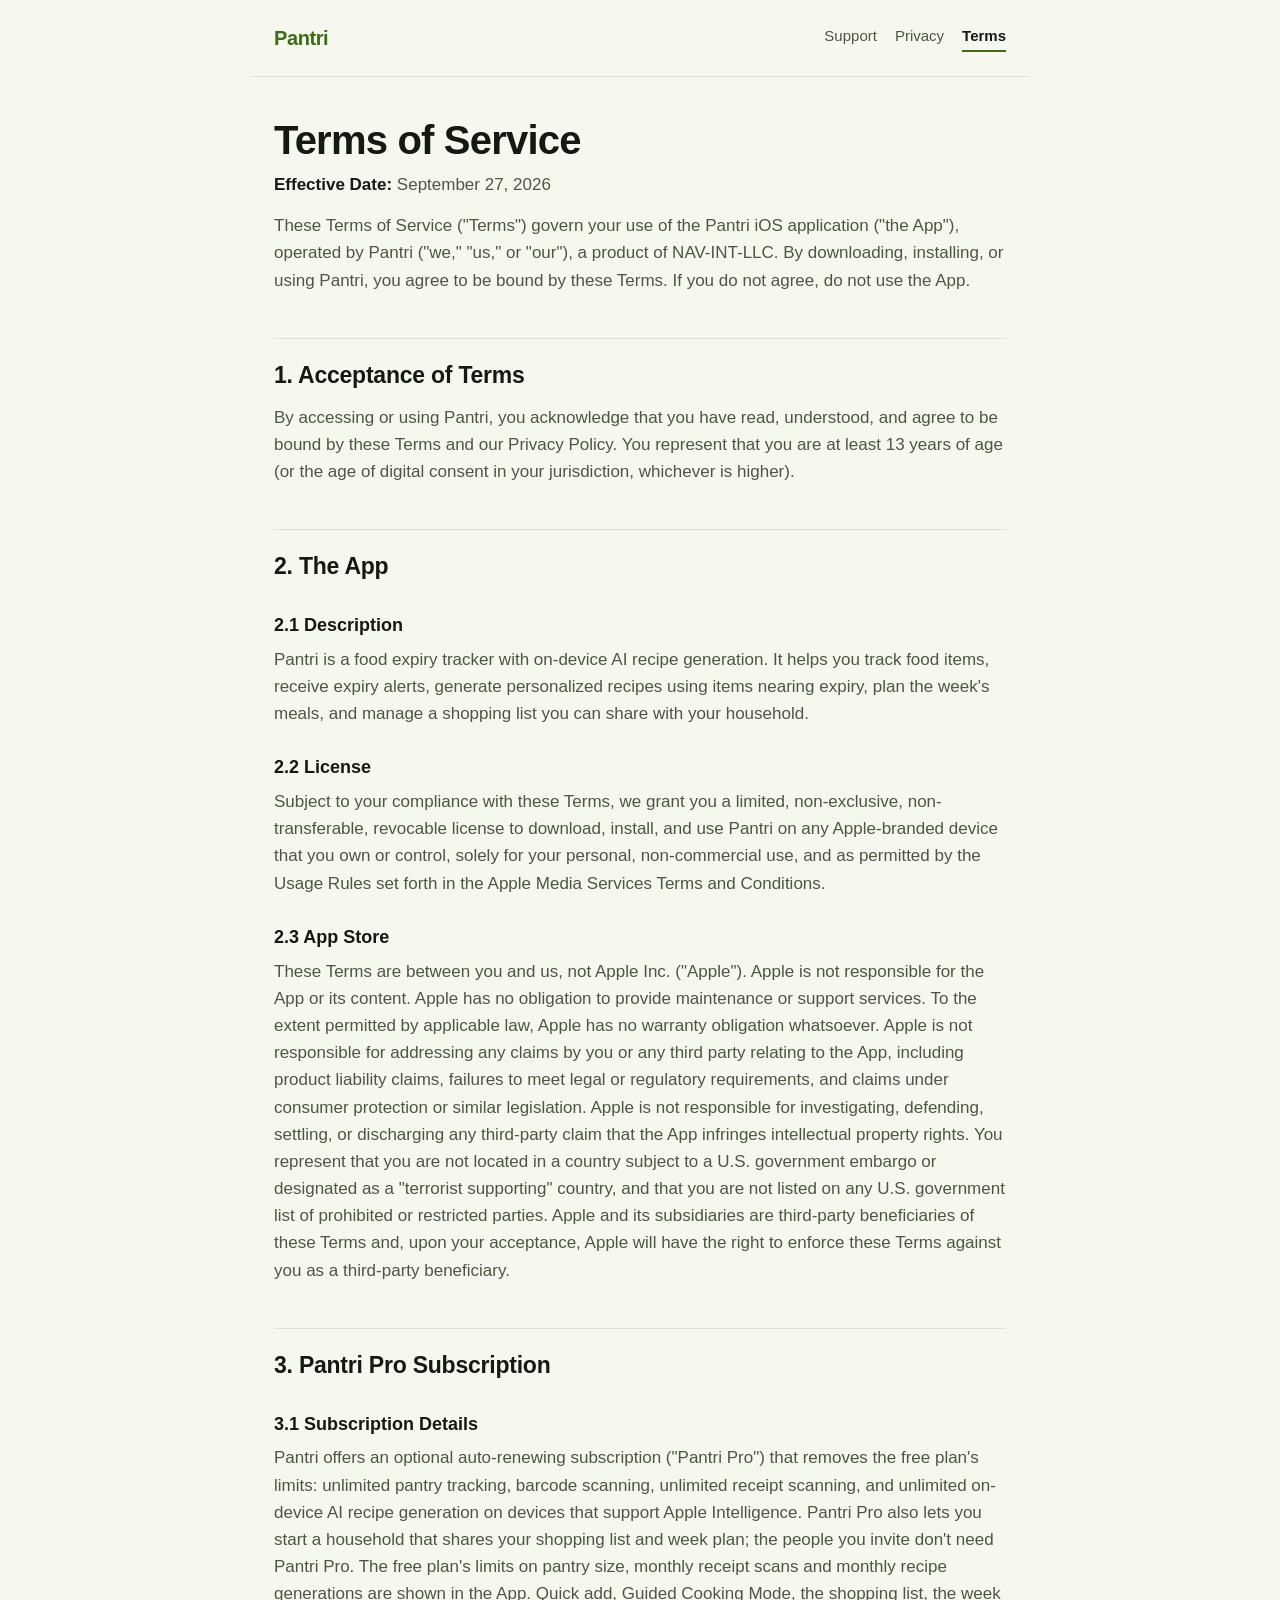
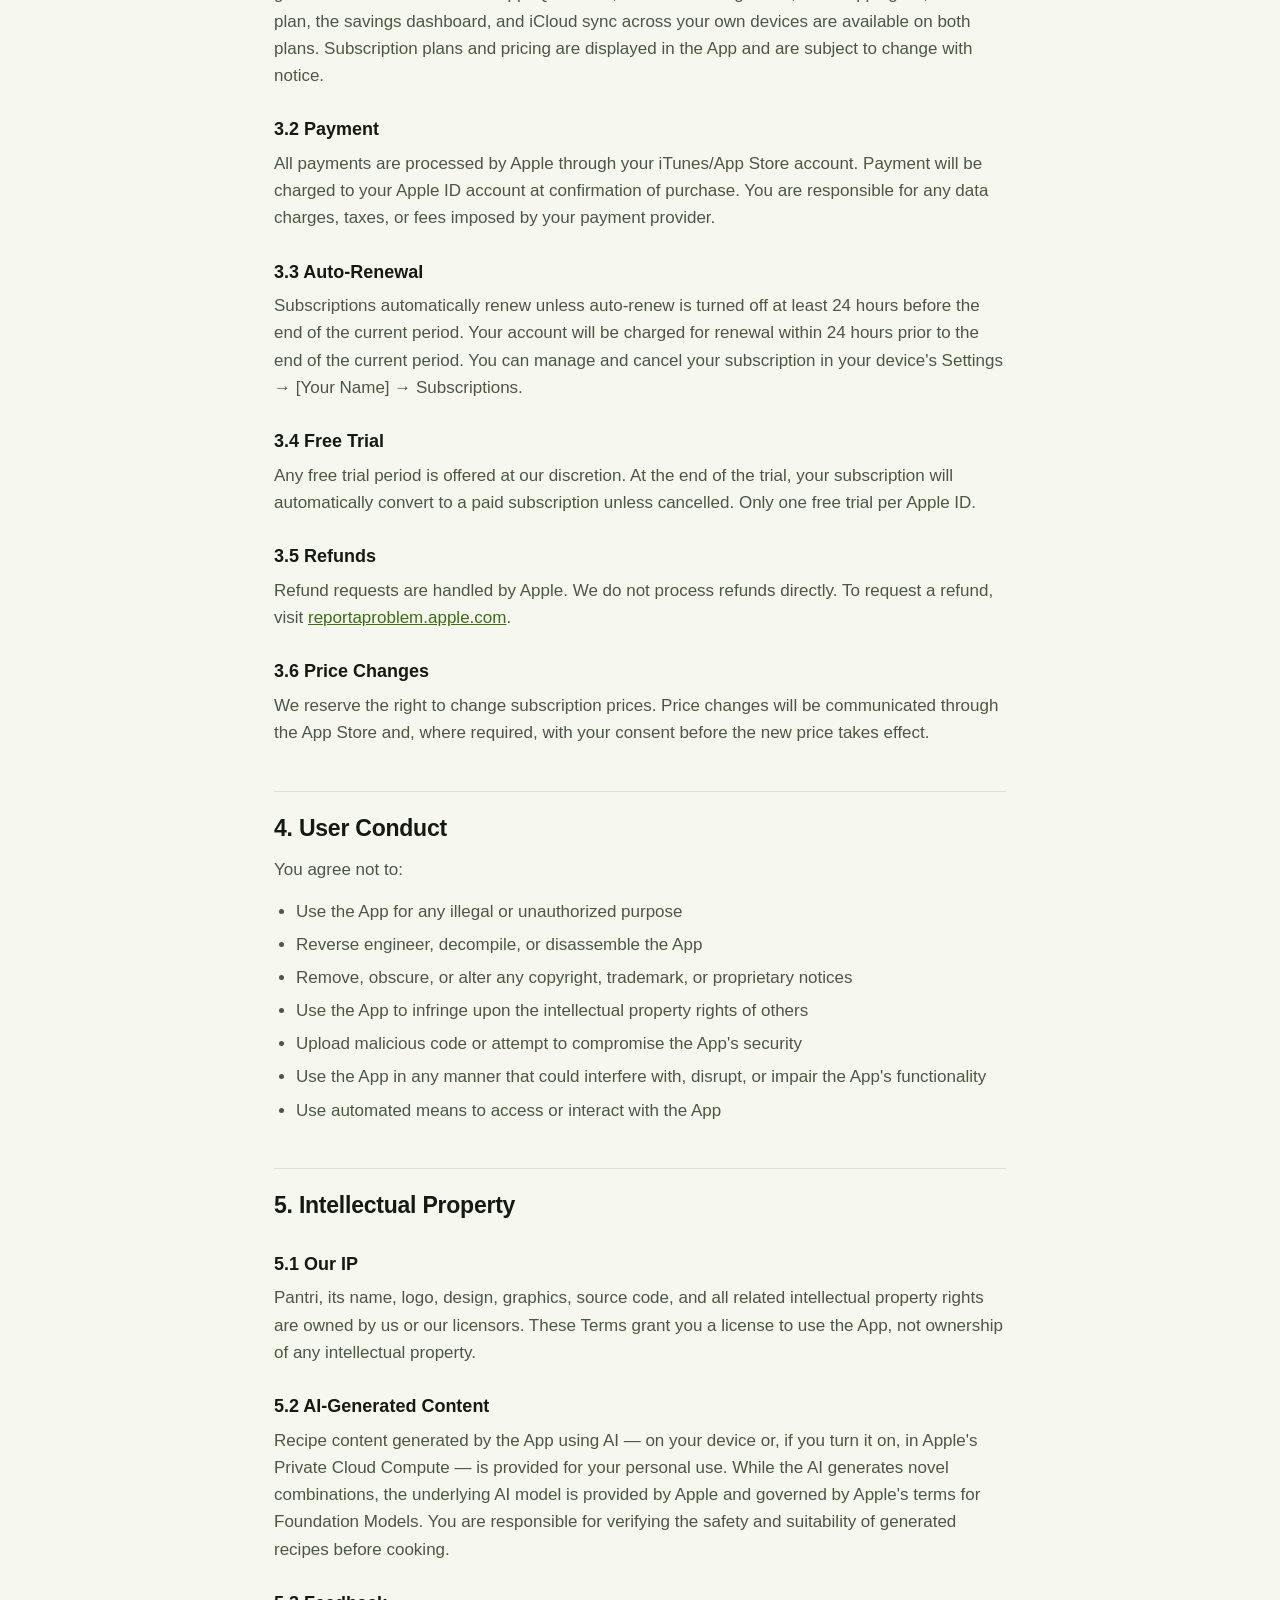
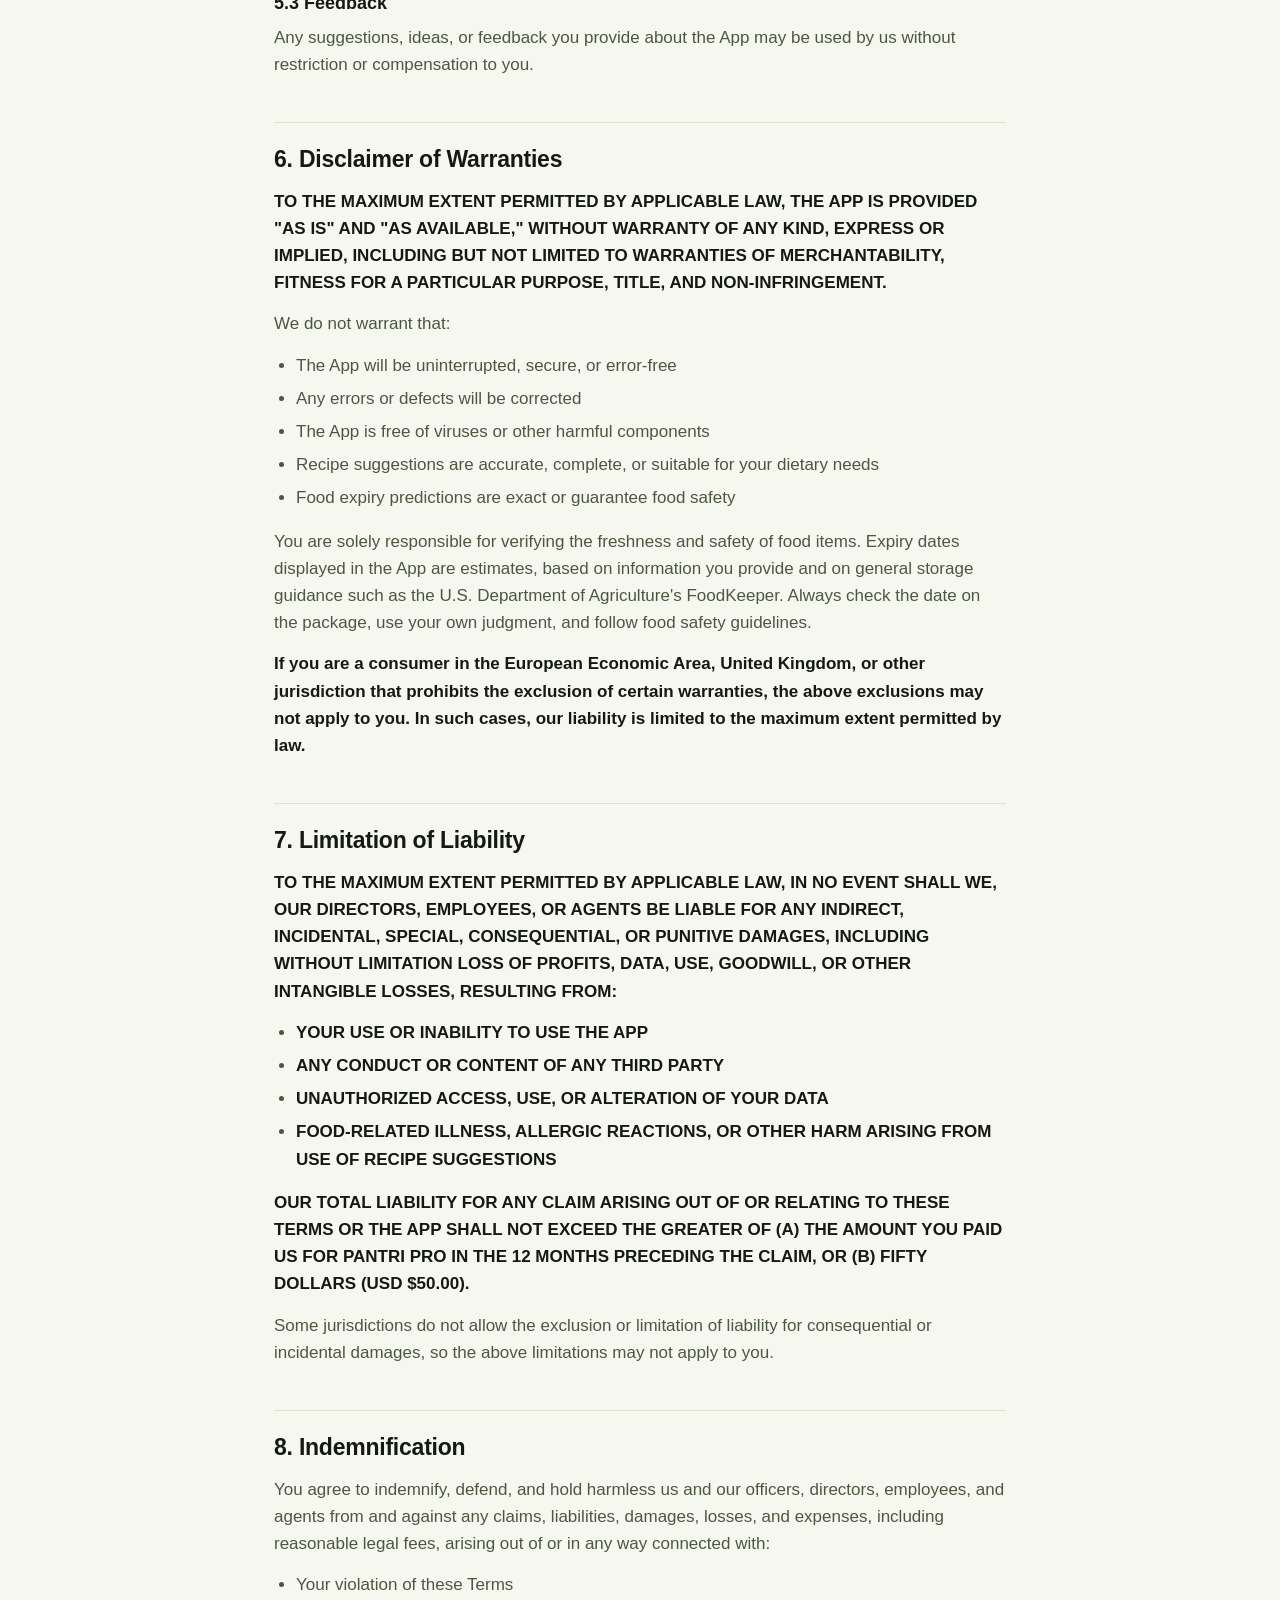
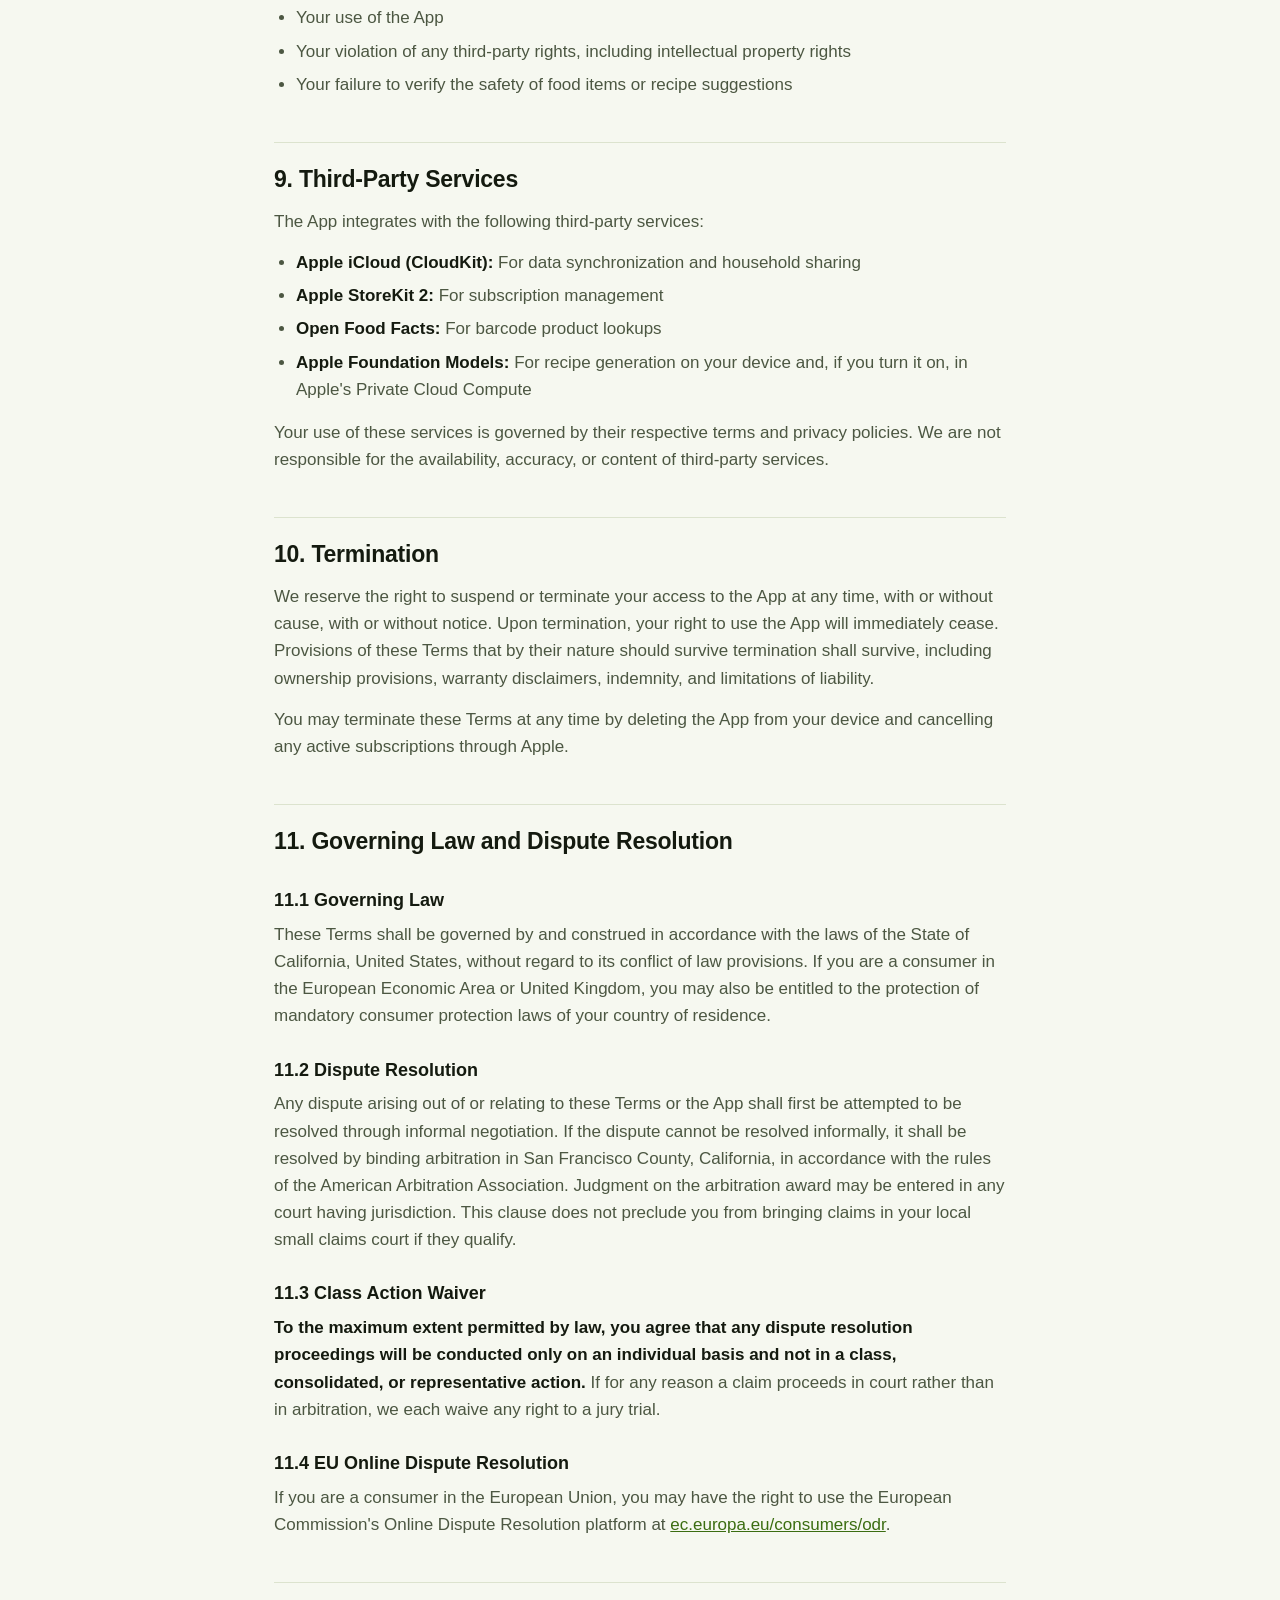
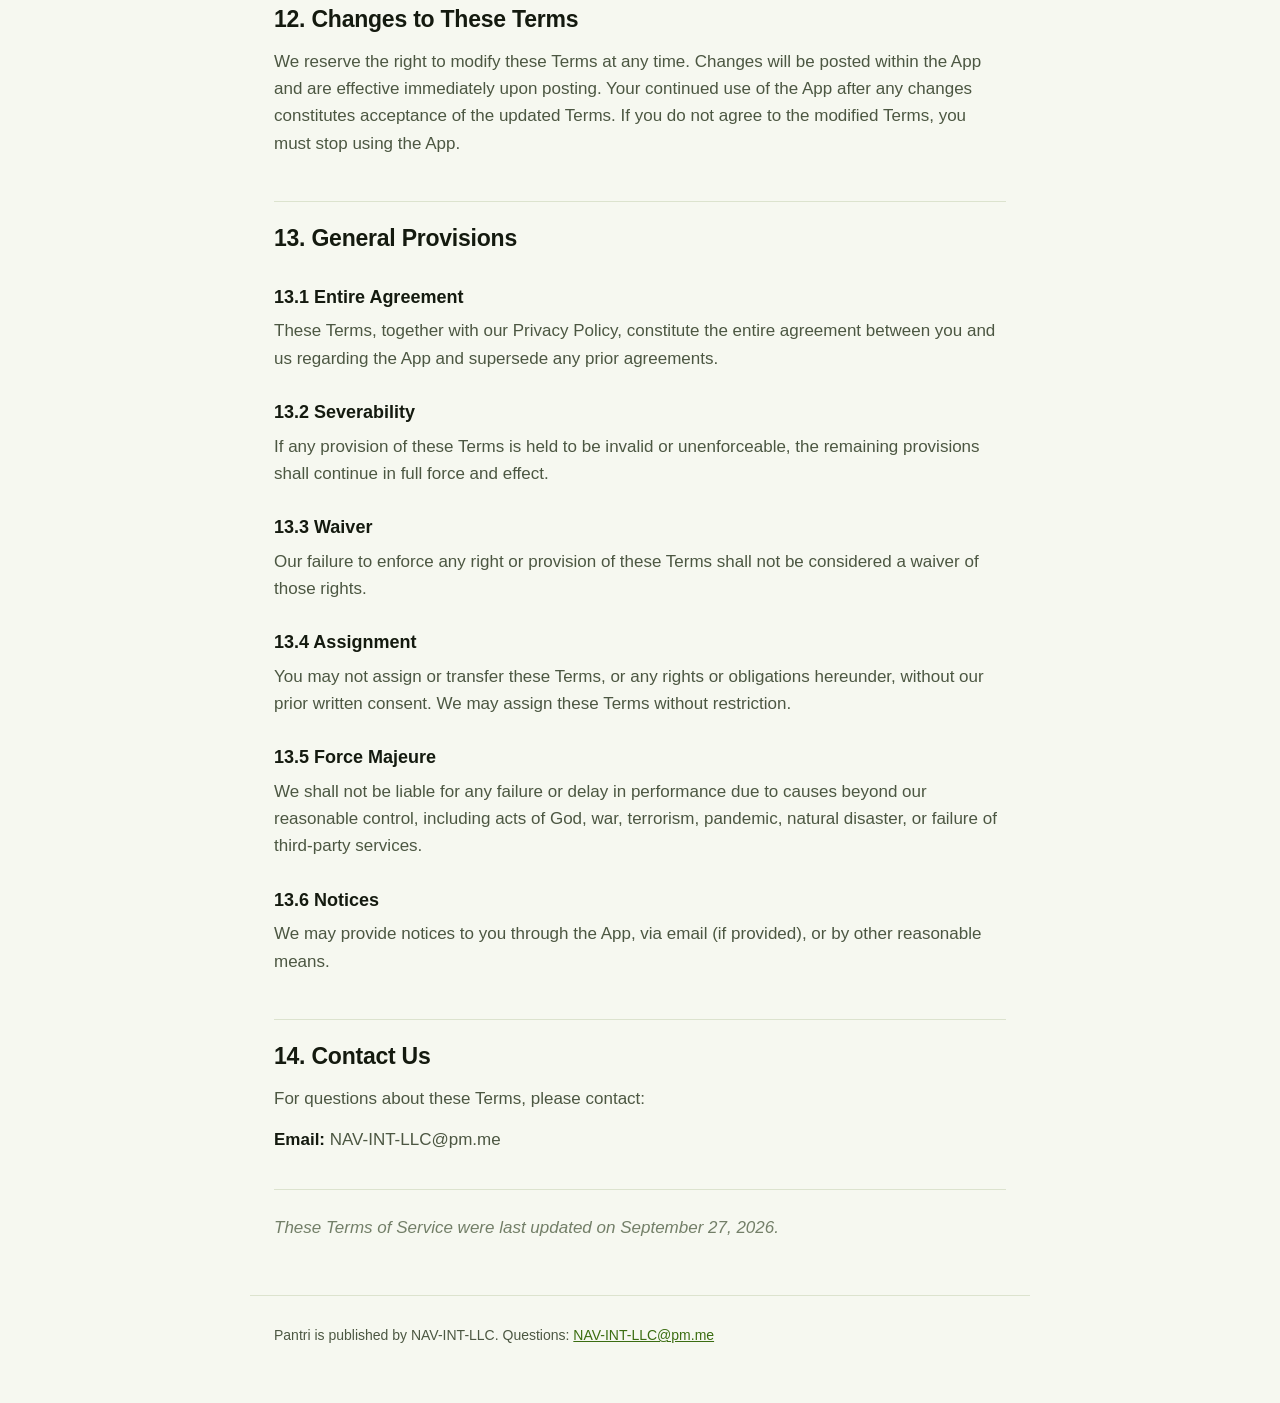
==== commit 4599fbcb: "Update the Privacy Policy and Terms for Pantri 2.0 Effective September 27, 2026.  Privacy Policy: - " ====
--- a/terms.html
+++ b/terms.html
@@ -19,20 +19,20 @@
 </header>
 <main class="doc">
 <h1>Terms of Service</h1>
-<p><strong>Effective Date:</strong> September 26, 2026</p>
+<p><strong>Effective Date:</strong> September 27, 2026</p>
 <p>These Terms of Service ("Terms") govern your use of the Pantri iOS application ("the App"), operated by Pantri ("we," "us," or "our"), a product of NAV-INT-LLC. By downloading, installing, or using Pantri, you agree to be bound by these Terms. If you do not agree, do not use the App.</p>
 <h2 id="1-acceptance-of-terms">1. Acceptance of Terms</h2>
 <p>By accessing or using Pantri, you acknowledge that you have read, understood, and agree to be bound by these Terms and our Privacy Policy. You represent that you are at least 13 years of age (or the age of digital consent in your jurisdiction, whichever is higher).</p>
 <h2 id="2-the-app">2. The App</h2>
 <h3 id="2-1-description">2.1 Description</h3>
-<p>Pantri is a food expiry tracker with on-device AI recipe generation. It helps you track food items, receive expiry alerts, generate personalized recipes using items nearing expiry, and manage a shopping list.</p>
+<p>Pantri is a food expiry tracker with on-device AI recipe generation. It helps you track food items, receive expiry alerts, generate personalized recipes using items nearing expiry, plan the week's meals, and manage a shopping list you can share with your household.</p>
 <h3 id="2-2-license">2.2 License</h3>
 <p>Subject to your compliance with these Terms, we grant you a limited, non-exclusive, non-transferable, revocable license to download, install, and use Pantri on any Apple-branded device that you own or control, solely for your personal, non-commercial use, and as permitted by the Usage Rules set forth in the Apple Media Services Terms and Conditions.</p>
 <h3 id="2-3-app-store">2.3 App Store</h3>
 <p>These Terms are between you and us, not Apple Inc. ("Apple"). Apple is not responsible for the App or its content. Apple has no obligation to provide maintenance or support services. To the extent permitted by applicable law, Apple has no warranty obligation whatsoever. Apple is not responsible for addressing any claims by you or any third party relating to the App, including product liability claims, failures to meet legal or regulatory requirements, and claims under consumer protection or similar legislation. Apple is not responsible for investigating, defending, settling, or discharging any third-party claim that the App infringes intellectual property rights. You represent that you are not located in a country subject to a U.S. government embargo or designated as a "terrorist supporting" country, and that you are not listed on any U.S. government list of prohibited or restricted parties. Apple and its subsidiaries are third-party beneficiaries of these Terms and, upon your acceptance, Apple will have the right to enforce these Terms against you as a third-party beneficiary.</p>
 <h2 id="3-pantri-pro-subscription">3. Pantri Pro Subscription</h2>
 <h3 id="3-1-subscription-details">3.1 Subscription Details</h3>
-<p>Pantri offers an optional auto-renewing subscription ("Pantri Pro") that removes the free plan's limits: unlimited pantry tracking, barcode scanning, unlimited receipt scanning, and unlimited on-device AI recipe generation on devices that support Apple Intelligence. The free plan's limits on pantry size, monthly receipt scans and monthly recipe generations are shown in the App. Quick add, Guided Cooking Mode, the shopping list, the savings dashboard, and iCloud sync across your own devices are available on both plans. Subscription plans and pricing are displayed in the App and are subject to change with notice.</p>
+<p>Pantri offers an optional auto-renewing subscription ("Pantri Pro") that removes the free plan's limits: unlimited pantry tracking, barcode scanning, unlimited receipt scanning, and unlimited on-device AI recipe generation on devices that support Apple Intelligence. Pantri Pro also lets you start a household that shares your shopping list and week plan; the people you invite don't need Pantri Pro. The free plan's limits on pantry size, monthly receipt scans and monthly recipe generations are shown in the App. Quick add, Guided Cooking Mode, the shopping list, the week plan, the savings dashboard, and iCloud sync across your own devices are available on both plans. Subscription plans and pricing are displayed in the App and are subject to change with notice.</p>
 <h3 id="3-2-payment">3.2 Payment</h3>
 <p>All payments are processed by Apple through your iTunes/App Store account. Payment will be charged to your Apple ID account at confirmation of purchase. You are responsible for any data charges, taxes, or fees imposed by your payment provider.</p>
 <h3 id="3-3-auto-renewal">3.3 Auto-Renewal</h3>
@@ -58,7 +58,7 @@
 <h3 id="5-1-our-ip">5.1 Our IP</h3>
 <p>Pantri, its name, logo, design, graphics, source code, and all related intellectual property rights are owned by us or our licensors. These Terms grant you a license to use the App, not ownership of any intellectual property.</p>
 <h3 id="5-2-ai-generated-content">5.2 AI-Generated Content</h3>
-<p>Recipe content generated by the App using on-device AI is provided for your personal use. While the AI generates novel combinations, the underlying AI model is provided by Apple and governed by Apple's terms for Foundation Models. You are responsible for verifying the safety and suitability of generated recipes before cooking.</p>
+<p>Recipe content generated by the App using AI — on your device or, if you turn it on, in Apple's Private Cloud Compute — is provided for your personal use. While the AI generates novel combinations, the underlying AI model is provided by Apple and governed by Apple's terms for Foundation Models. You are responsible for verifying the safety and suitability of generated recipes before cooking.</p>
 <h3 id="5-3-feedback">5.3 Feedback</h3>
 <p>Any suggestions, ideas, or feedback you provide about the App may be used by us without restriction or compensation to you.</p>
 <h2 id="6-disclaimer-of-warranties">6. Disclaimer of Warranties</h2>
@@ -94,10 +94,10 @@
 <h2 id="9-third-party-services">9. Third-Party Services</h2>
 <p>The App integrates with the following third-party services:</p>
 <ul>
-<li><strong>Apple iCloud (CloudKit):</strong> For data synchronization</li>
+<li><strong>Apple iCloud (CloudKit):</strong> For data synchronization and household sharing</li>
 <li><strong>Apple StoreKit 2:</strong> For subscription management</li>
 <li><strong>Open Food Facts:</strong> For barcode product lookups</li>
-<li><strong>Apple Foundation Models:</strong> For on-device recipe generation</li>
+<li><strong>Apple Foundation Models:</strong> For recipe generation on your device and, if you turn it on, in Apple's Private Cloud Compute</li>
 </ul>
 <p>Your use of these services is governed by their respective terms and privacy policies. We are not responsible for the availability, accuracy, or content of third-party services.</p>
 <h2 id="10-termination">10. Termination</h2>
@@ -131,7 +131,7 @@
 <p>For questions about these Terms, please contact:</p>
 <p><strong>Email:</strong> NAV-INT-LLC@pm.me</p>
 <hr>
-<p><em>These Terms of Service were last updated on June 22, 2026.</em></p>
+<p><em>These Terms of Service were last updated on September 27, 2026.</em></p>
 </main>
 <footer class="site">
   <p>Pantri is published by NAV-INT-LLC. Questions: <a href="mailto:NAV-INT-LLC@pm.me">NAV-INT-LLC@pm.me</a></p>
